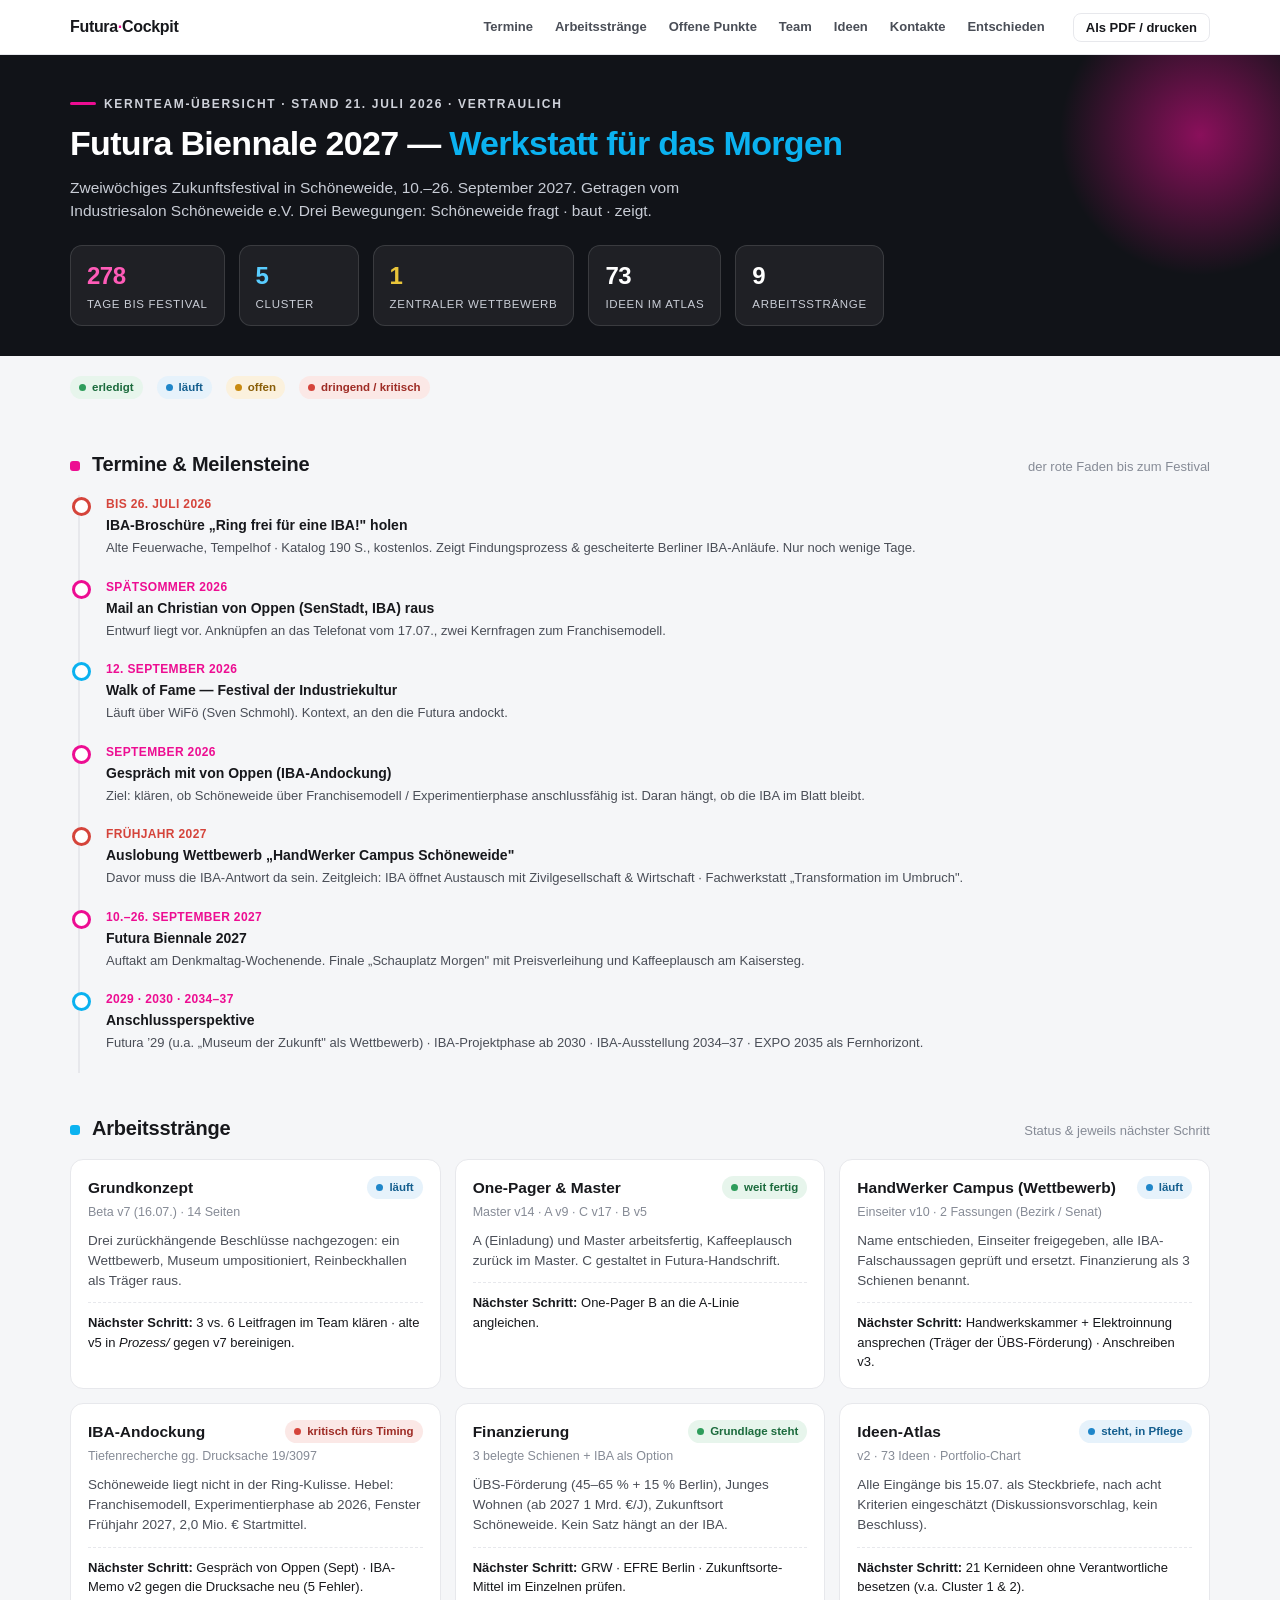
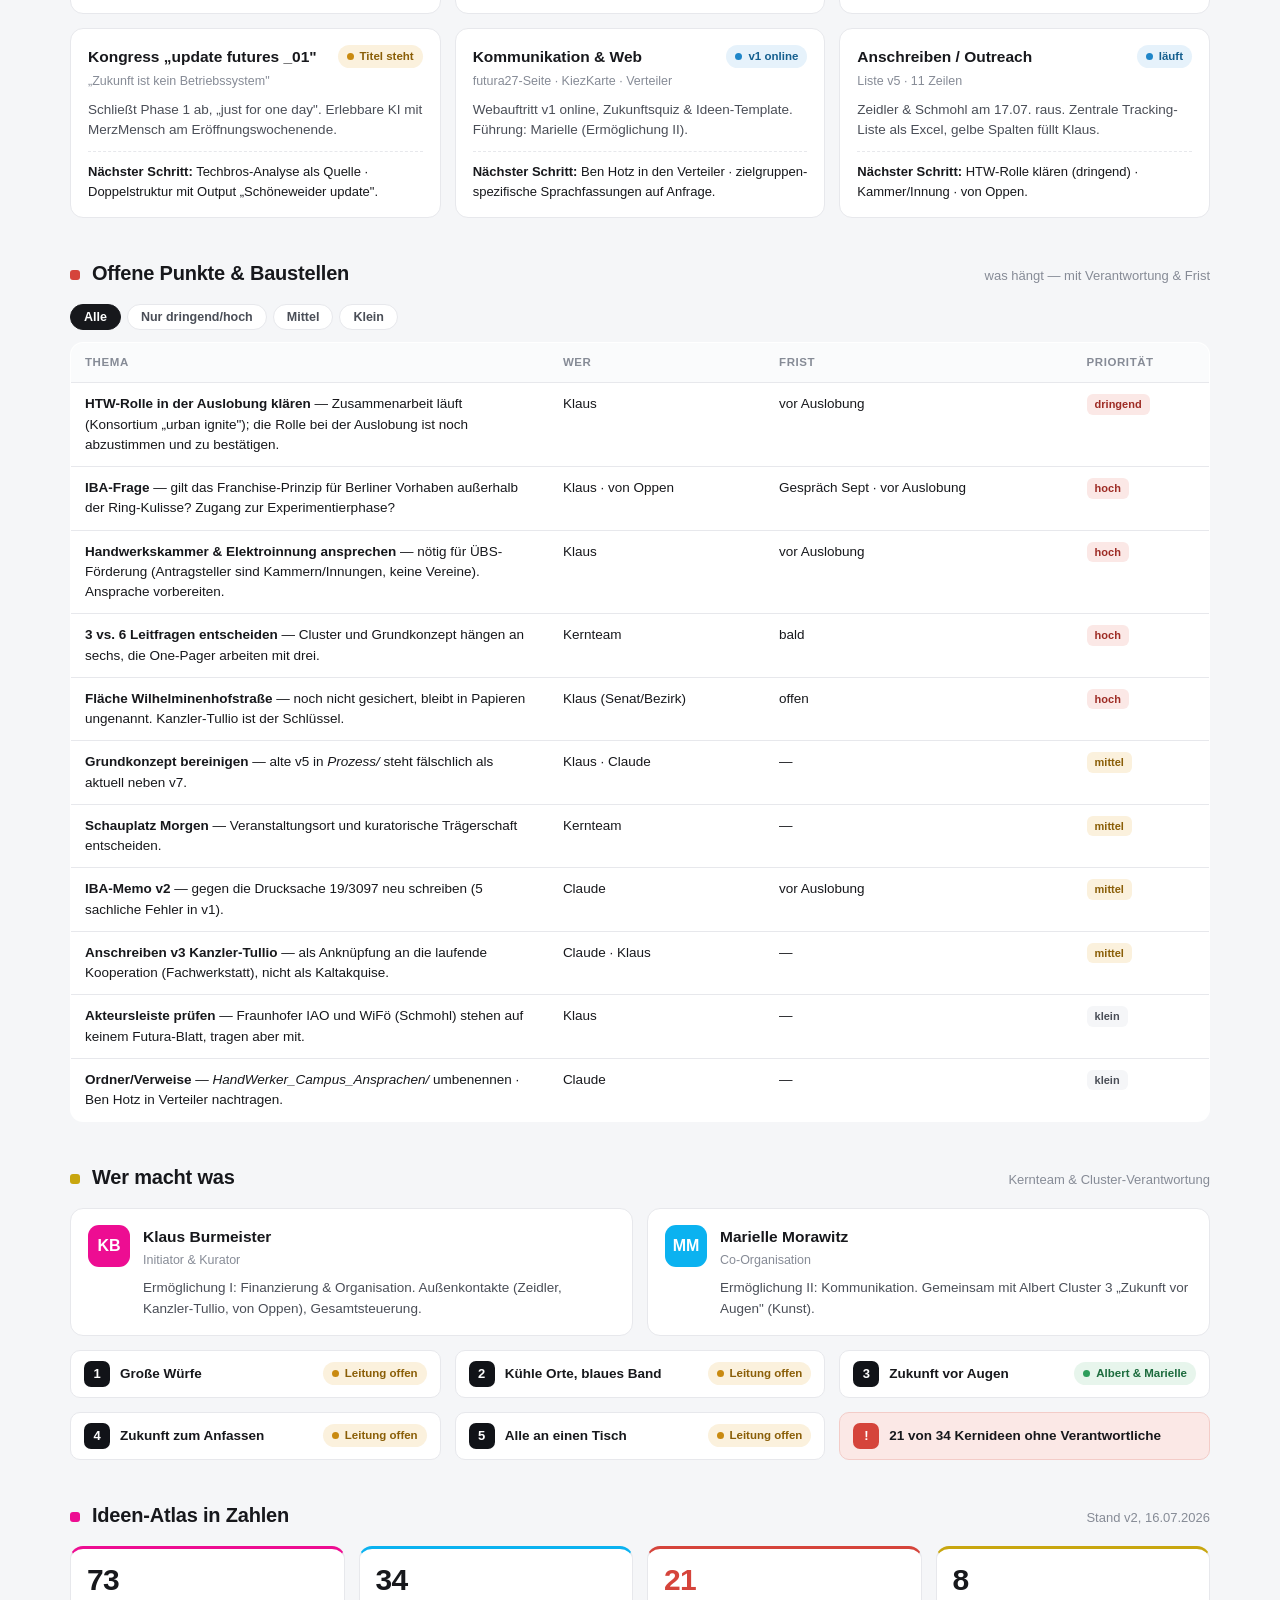
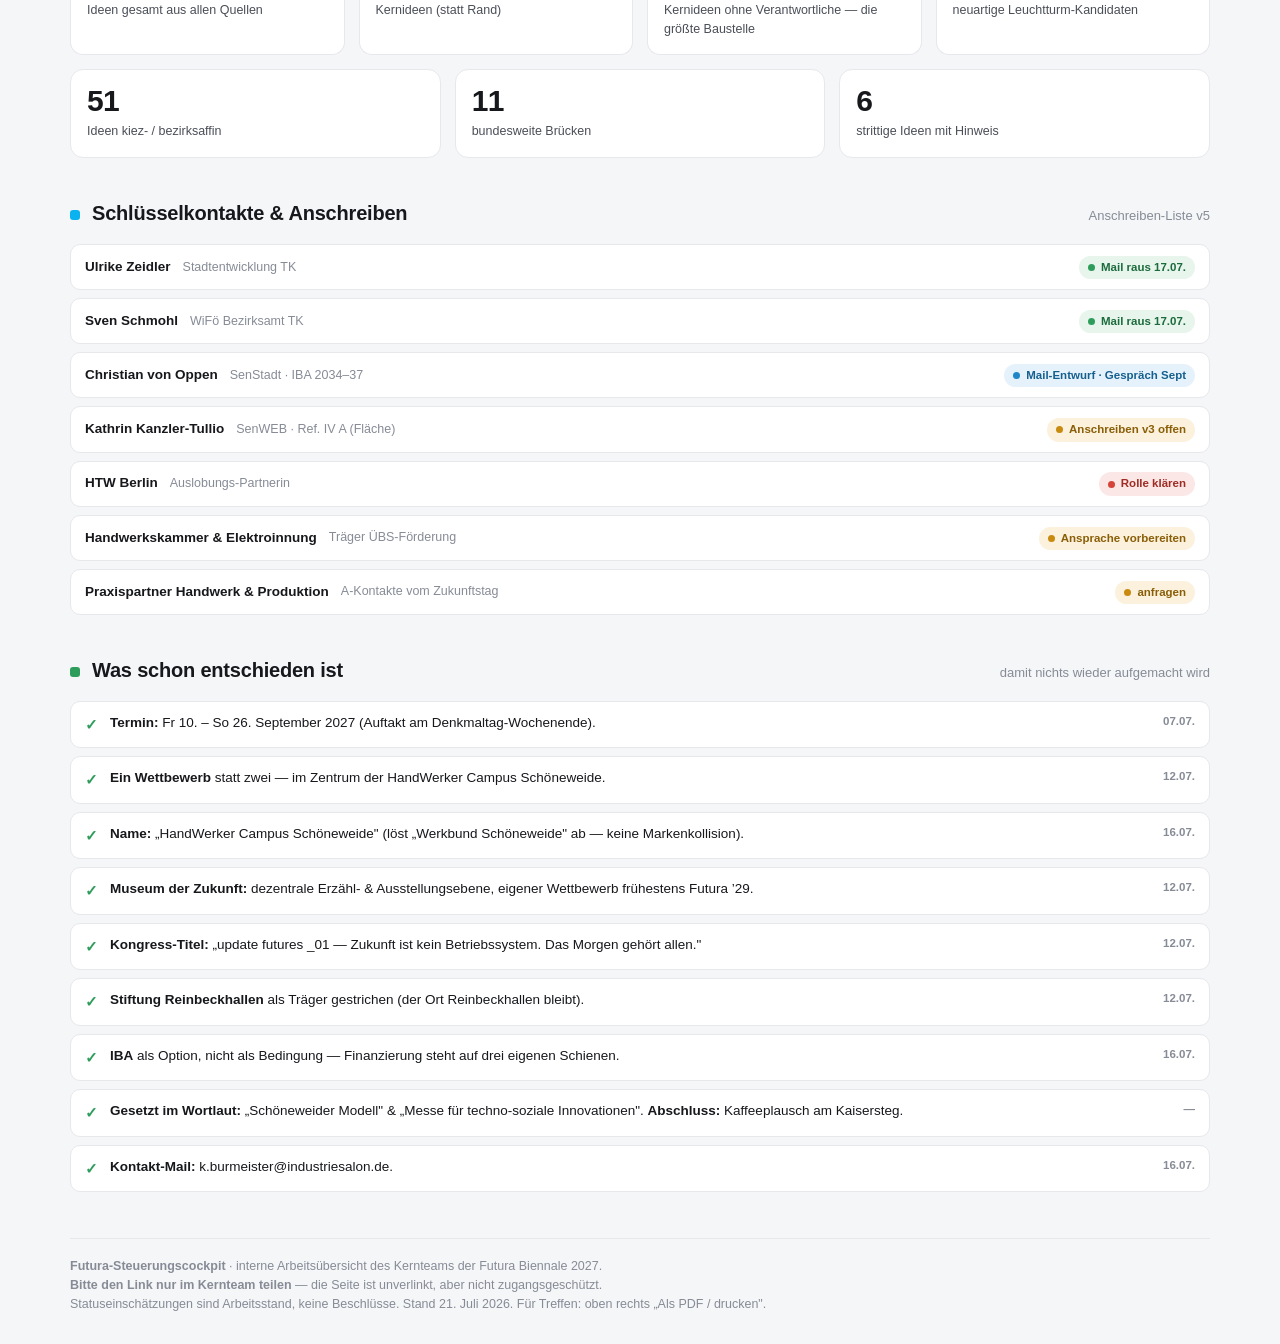
==== cockpit.html @ 1d6a6b3e "Futura-Steuerungscockpit (Kernteam-Fassung)" ====
<!DOCTYPE html>
<html lang="de">
<head>
<meta charset="UTF-8">
<meta name="viewport" content="width=device-width, initial-scale=1.0">
<title>Futura Biennale 2027 — Steuerungscockpit</title>
<style>
  :root{
    --magenta:#ED0D92; --blau:#0BB2F0; --ocker:#C8A60F;
    --ink:#17181c; --ink2:#4a4e57; --muted:#868b96;
    --line:#e7e8ec; --surface:#ffffff; --bg:#f5f6f8; --band:#111318;
    /* Status (mit Label, nie Farbe allein) */
    --ok:#2e9d5b; --ok-bg:#e7f5ec;
    --run:#1f86c9; --run-bg:#e6f2fb;
    --open:#c98a10; --open-bg:#fbf1dd;
    --crit:#d5443b; --crit-bg:#fbe8e6;
  }
  *{box-sizing:border-box}
  html{scroll-behavior:smooth}
  body{margin:0;background:var(--bg);color:var(--ink);
    font-family:-apple-system,BlinkMacSystemFont,"Segoe UI",Roboto,Helvetica,Arial,sans-serif;
    line-height:1.5;font-size:15px;-webkit-font-smoothing:antialiased}
  .wrap{max-width:1180px;margin:0 auto;padding:0 20px}

  /* Top nav */
  .topbar{position:sticky;top:0;z-index:50;background:rgba(255,255,255,.92);
    backdrop-filter:blur(8px);border-bottom:1px solid var(--line)}
  .topbar .wrap{display:flex;align-items:center;gap:18px;height:54px;flex-wrap:wrap}
  .brand{font-weight:800;letter-spacing:-.02em;font-size:16px;white-space:nowrap}
  .brand .dot{color:var(--magenta)}
  .nav{display:flex;gap:2px;flex-wrap:wrap;margin-left:auto}
  .nav a{color:var(--ink2);text-decoration:none;font-size:13px;font-weight:600;
    padding:6px 10px;border-radius:7px}
  .nav a:hover{background:var(--bg);color:var(--ink)}
  .btn{border:1px solid var(--line);background:#fff;border-radius:8px;padding:6px 12px;
    font-size:13px;font-weight:600;cursor:pointer;color:var(--ink)}
  .btn:hover{border-color:var(--muted)}

  /* Hero */
  .hero{background:var(--band);color:#fff;padding:34px 0 30px;position:relative;overflow:hidden}
  .hero::after{content:"";position:absolute;right:-80px;top:-80px;width:320px;height:320px;
    background:radial-gradient(circle at center,rgba(237,13,146,.55),rgba(237,13,146,0) 62%);pointer-events:none}
  .hero .wrap{position:relative;z-index:1}
  .kicker{display:inline-flex;align-items:center;gap:8px;font-size:12px;font-weight:700;
    letter-spacing:.14em;text-transform:uppercase;color:#cfd2da}
  .kicker .bar{width:26px;height:3px;background:var(--magenta);border-radius:3px}
  .hero h1{font-size:34px;line-height:1.06;margin:12px 0 6px;font-weight:800;letter-spacing:-.02em}
  .hero h1 span{color:var(--blau)}
  .hero .sub{color:#c9cdd6;font-size:15.5px;max-width:640px}
  .herostats{display:flex;gap:14px;flex-wrap:wrap;margin-top:22px}
  .hstat{background:rgba(255,255,255,.06);border:1px solid rgba(255,255,255,.12);
    border-radius:12px;padding:12px 16px;min-width:120px}
  .hstat .n{font-size:24px;font-weight:800;letter-spacing:-.02em}
  .hstat .n.mag{color:#ff5bb8}.hstat .n.blu{color:#59cdff}.hstat .n.okr{color:#e9c53a}
  .hstat .l{font-size:11.5px;color:#c9cdd6;text-transform:uppercase;letter-spacing:.06em;margin-top:2px}

  /* Sections */
  section{padding:34px 0 6px}
  .sec-h{display:flex;align-items:baseline;gap:12px;margin:0 0 16px}
  .sec-h h2{font-size:20px;font-weight:800;letter-spacing:-.01em;margin:0}
  .sec-h .tag{width:10px;height:10px;border-radius:3px}
  .sec-h .hint{color:var(--muted);font-size:13px;margin-left:auto}

  .grid{display:grid;gap:14px}
  .g3{grid-template-columns:repeat(3,1fr)}
  .g2{grid-template-columns:repeat(2,1fr)}
  .g4{grid-template-columns:repeat(4,1fr)}
  @media(max-width:900px){.g3,.g2,.g4{grid-template-columns:1fr 1fr}}
  @media(max-width:620px){.g3,.g2,.g4{grid-template-columns:1fr}.nav{display:none}}

  .card{background:var(--surface);border:1px solid var(--line);border-radius:13px;padding:16px 17px}
  .card h3{margin:0 0 4px;font-size:15.5px;font-weight:750}
  .card .meta{font-size:12.5px;color:var(--muted)}
  .card p{margin:9px 0 0;font-size:13.5px;color:var(--ink2)}
  .next{margin-top:11px;padding-top:10px;border-top:1px dashed var(--line);font-size:13px}
  .next b{color:var(--ink);font-weight:700}

  /* Status badge */
  .st{display:inline-flex;align-items:center;gap:6px;font-size:11.5px;font-weight:700;
    padding:3px 9px;border-radius:20px;white-space:nowrap}
  .st .d{width:7px;height:7px;border-radius:50%}
  .st.ok{background:var(--ok-bg);color:#1c6b3d}.st.ok .d{background:var(--ok)}
  .st.run{background:var(--run-bg);color:#155f8f}.st.run .d{background:var(--run)}
  .st.open{background:var(--open-bg);color:#8a5e07}.st.open .d{background:var(--open)}
  .st.crit{background:var(--crit-bg);color:#9e2c25}.st.crit .d{background:var(--crit)}
  .cardtop{display:flex;justify-content:space-between;align-items:flex-start;gap:10px}

  /* Timeline */
  .tl{position:relative;margin-left:8px;padding-left:26px;border-left:2px solid var(--line)}
  .tl .item{position:relative;padding:0 0 20px}
  .tl .item::before{content:"";position:absolute;left:-34px;top:2px;width:13px;height:13px;
    border-radius:50%;background:#fff;border:3px solid var(--blau)}
  .tl .item.mag::before{border-color:var(--magenta)}
  .tl .item.done::before{border-color:var(--ok);background:var(--ok)}
  .tl .item.crit::before{border-color:var(--crit)}
  .tl .when{font-size:12px;font-weight:800;letter-spacing:.03em;color:var(--magenta);text-transform:uppercase}
  .tl .item.crit .when{color:var(--crit)}
  .tl .what{font-size:14px;font-weight:650;margin-top:2px}
  .tl .desc{font-size:13px;color:var(--ink2);margin-top:2px}

  /* Decisions */
  .dlist{display:grid;gap:8px}
  .drow{display:flex;gap:12px;align-items:flex-start;background:var(--surface);
    border:1px solid var(--line);border-radius:10px;padding:11px 14px}
  .drow .chk{color:var(--ok);font-weight:800;flex:none;margin-top:1px}
  .drow .txt{font-size:13.5px}
  .drow .when{font-size:11.5px;color:var(--muted);margin-left:auto;white-space:nowrap;font-weight:600}

  /* To-do table */
  table{width:100%;border-collapse:collapse;background:var(--surface);border:1px solid var(--line);
    border-radius:13px;overflow:hidden}
  th,td{text-align:left;padding:11px 14px;font-size:13.5px;border-bottom:1px solid var(--line);vertical-align:top}
  th{background:#fafbfc;font-size:11.5px;text-transform:uppercase;letter-spacing:.05em;color:var(--muted);font-weight:700}
  tr:last-child td{border-bottom:none}
  td .who{color:var(--ink2);font-size:12.5px}
  .pri{display:inline-block;font-size:11px;font-weight:800;padding:2px 8px;border-radius:6px}
  .pri.hi{background:var(--crit-bg);color:#9e2c25}
  .pri.mid{background:var(--open-bg);color:#8a5e07}
  .pri.lo{background:var(--bg);color:var(--ink2)}
  .filterbar{display:flex;gap:6px;margin-bottom:12px;flex-wrap:wrap}
  .fbtn{border:1px solid var(--line);background:#fff;border-radius:20px;padding:5px 13px;
    font-size:12.5px;font-weight:650;cursor:pointer;color:var(--ink2)}
  .fbtn.active{background:var(--ink);color:#fff;border-color:var(--ink)}

  /* Team */
  .person{display:flex;gap:13px;align-items:flex-start}
  .ava{width:42px;height:42px;border-radius:11px;flex:none;display:flex;align-items:center;
    justify-content:center;font-weight:800;color:#fff;font-size:16px}
  .cluster{display:flex;align-items:center;gap:10px;padding:10px 13px;background:var(--surface);
    border:1px solid var(--line);border-radius:10px}
  .cluster .no{width:26px;height:26px;border-radius:7px;background:var(--band);color:#fff;
    display:flex;align-items:center;justify-content:center;font-weight:800;font-size:13px;flex:none}
  .cluster .nm{font-size:13.5px;font-weight:650}
  .cluster .rs{margin-left:auto;font-size:12px}

  /* stat tiles */
  .tile{background:var(--surface);border:1px solid var(--line);border-radius:13px;padding:16px}
  .tile .n{font-size:30px;font-weight:850;letter-spacing:-.02em;line-height:1}
  .tile .l{font-size:12.5px;color:var(--ink2);margin-top:6px}
  .tile.accent-m{border-top:3px solid var(--magenta)}
  .tile.accent-b{border-top:3px solid var(--blau)}
  .tile.accent-o{border-top:3px solid var(--ocker)}
  .tile.warn{border-top:3px solid var(--crit)}
  .tile.warn .n{color:var(--crit)}

  /* contacts */
  .clist{display:grid;gap:8px}
  .crow{display:flex;gap:12px;align-items:center;background:var(--surface);
    border:1px solid var(--line);border-radius:10px;padding:10px 14px}
  .crow .nm{font-weight:700;font-size:13.5px}
  .crow .rl{font-size:12.5px;color:var(--muted)}
  .crow .stt{margin-left:auto}

  footer{margin:40px 0 30px;padding-top:18px;border-top:1px solid var(--line);
    color:var(--muted);font-size:12.5px}
  .legend{display:flex;gap:14px;flex-wrap:wrap;margin:6px 0 16px}
  .legend .st{cursor:default}

  @media print{
    .topbar,.filterbar,.btn{display:none}
    body{background:#fff;font-size:12px}
    .hero{background:#fff;color:#000;border-bottom:2px solid #000}
    .hero h1 span{color:#000}.hero .sub,.hstat .l{color:#333}
    .hstat{border-color:#ccc}.hstat .n.mag,.hstat .n.blu,.hstat .n.okr{color:#000}
    section{padding:16px 0 4px;break-inside:avoid}
    .card,.drow,.tile,.crow{break-inside:avoid}
  }
</style>
</head>
<body>

<div class="topbar">
  <div class="wrap">
    <div class="brand">Futura<span class="dot">·</span>Cockpit</div>
    <nav class="nav">
      <a href="#termine">Termine</a>
      <a href="#straenge">Arbeitsstränge</a>
      <a href="#offen">Offene Punkte</a>
      <a href="#team">Team</a>
      <a href="#ideen">Ideen</a>
      <a href="#kontakte">Kontakte</a>
      <a href="#entschieden">Entschieden</a>
    </nav>
    <button class="btn" onclick="window.print()">Als PDF / drucken</button>
  </div>
</div>

<div class="hero">
  <div class="wrap">
    <div class="kicker"><span class="bar"></span>Kernteam-Übersicht · Stand 21. Juli 2026 · vertraulich</div>
    <h1>Futura Biennale 2027 — <span>Werkstatt für das Morgen</span></h1>
    <p class="sub">Zweiwöchiges Zukunftsfestival in Schöneweide, 10.–26. September 2027. Getragen vom Industriesalon Schöneweide e.V. Drei Bewegungen: Schöneweide fragt · baut · zeigt.</p>
    <div class="herostats">
      <div class="hstat"><div class="n mag" id="cd-days">—</div><div class="l">Tage bis Festival</div></div>
      <div class="hstat"><div class="n blu">5</div><div class="l">Cluster</div></div>
      <div class="hstat"><div class="n okr">1</div><div class="l">Zentraler Wettbewerb</div></div>
      <div class="hstat"><div class="n">73</div><div class="l">Ideen im Atlas</div></div>
      <div class="hstat"><div class="n">9</div><div class="l">Arbeitsstränge</div></div>
    </div>
  </div>
</div>

<div class="wrap">

  <div class="legend" style="margin-top:20px">
    <span class="st ok"><span class="d"></span>erledigt</span>
    <span class="st run"><span class="d"></span>läuft</span>
    <span class="st open"><span class="d"></span>offen</span>
    <span class="st crit"><span class="d"></span>dringend / kritisch</span>
  </div>

  <!-- TERMINE -->
  <section id="termine">
    <div class="sec-h"><span class="tag" style="background:var(--magenta)"></span><h2>Termine &amp; Meilensteine</h2><span class="hint">der rote Faden bis zum Festival</span></div>
    <div class="tl">
      <div class="item crit">
        <div class="when">bis 26. Juli 2026</div>
        <div class="what">IBA-Broschüre „Ring frei für eine IBA!" holen</div>
        <div class="desc">Alte Feuerwache, Tempelhof · Katalog 190 S., kostenlos. Zeigt Findungsprozess &amp; gescheiterte Berliner IBA-Anläufe. Nur noch wenige Tage.</div>
      </div>
      <div class="item mag">
        <div class="when">Spätsommer 2026</div>
        <div class="what">Mail an Christian von Oppen (SenStadt, IBA) raus</div>
        <div class="desc">Entwurf liegt vor. Anknüpfen an das Telefonat vom 17.07., zwei Kernfragen zum Franchisemodell.</div>
      </div>
      <div class="item">
        <div class="when">12. September 2026</div>
        <div class="what">Walk of Fame — Festival der Industriekultur</div>
        <div class="desc">Läuft über WiFö (Sven Schmohl). Kontext, an den die Futura andockt.</div>
      </div>
      <div class="item mag">
        <div class="when">September 2026</div>
        <div class="what">Gespräch mit von Oppen (IBA-Andockung)</div>
        <div class="desc">Ziel: klären, ob Schöneweide über Franchisemodell / Experimentierphase anschlussfähig ist. Daran hängt, ob die IBA im Blatt bleibt.</div>
      </div>
      <div class="item crit">
        <div class="when">Frühjahr 2027</div>
        <div class="what">Auslobung Wettbewerb „HandWerker Campus Schöneweide"</div>
        <div class="desc">Davor muss die IBA-Antwort da sein. Zeitgleich: IBA öffnet Austausch mit Zivilgesellschaft &amp; Wirtschaft · Fachwerkstatt „Transformation im Umbruch".</div>
      </div>
      <div class="item mag">
        <div class="when">10.–26. September 2027</div>
        <div class="what">Futura Biennale 2027</div>
        <div class="desc">Auftakt am Denkmaltag-Wochenende. Finale „Schauplatz Morgen" mit Preisverleihung und Kaffeeplausch am Kaisersteg.</div>
      </div>
      <div class="item">
        <div class="when">2029 · 2030 · 2034–37</div>
        <div class="what">Anschlussperspektive</div>
        <div class="desc">Futura ’29 (u.a. „Museum der Zukunft" als Wettbewerb) · IBA-Projektphase ab 2030 · IBA-Ausstellung 2034–37 · EXPO 2035 als Fernhorizont.</div>
      </div>
    </div>
  </section>

  <!-- ARBEITSSTRÄNGE -->
  <section id="straenge">
    <div class="sec-h"><span class="tag" style="background:var(--blau)"></span><h2>Arbeitsstränge</h2><span class="hint">Status &amp; jeweils nächster Schritt</span></div>
    <div class="grid g3">

      <div class="card">
        <div class="cardtop"><h3>Grundkonzept</h3><span class="st run"><span class="d"></span>läuft</span></div>
        <div class="meta">Beta v7 (16.07.) · 14 Seiten</div>
        <p>Drei zurückhängende Beschlüsse nachgezogen: ein Wettbewerb, Museum umpositioniert, Reinbeckhallen als Träger raus.</p>
        <div class="next"><b>Nächster Schritt:</b> 3 vs. 6 Leitfragen im Team klären · alte v5 in <i>Prozess/</i> gegen v7 bereinigen.</div>
      </div>

      <div class="card">
        <div class="cardtop"><h3>One-Pager &amp; Master</h3><span class="st ok"><span class="d"></span>weit fertig</span></div>
        <div class="meta">Master v14 · A v9 · C v17 · B v5</div>
        <p>A (Einladung) und Master arbeitsfertig, Kaffeeplausch zurück im Master. C gestaltet in Futura-Handschrift.</p>
        <div class="next"><b>Nächster Schritt:</b> One-Pager B an die A-Linie angleichen.</div>
      </div>

      <div class="card">
        <div class="cardtop"><h3>HandWerker Campus (Wettbewerb)</h3><span class="st run"><span class="d"></span>läuft</span></div>
        <div class="meta">Einseiter v10 · 2 Fassungen (Bezirk / Senat)</div>
        <p>Name entschieden, Einseiter freigegeben, alle IBA-Falschaussagen geprüft und ersetzt. Finanzierung als 3 Schienen benannt.</p>
        <div class="next"><b>Nächster Schritt:</b> Handwerkskammer + Elektroinnung ansprechen (Träger der ÜBS-Förderung) · Anschreiben v3.</div>
      </div>

      <div class="card">
        <div class="cardtop"><h3>IBA-Andockung</h3><span class="st crit"><span class="d"></span>kritisch fürs Timing</span></div>
        <div class="meta">Tiefenrecherche gg. Drucksache 19/3097</div>
        <p>Schöneweide liegt nicht in der Ring-Kulisse. Hebel: Franchisemodell, Experimentierphase ab 2026, Fenster Frühjahr 2027, 2,0 Mio. € Startmittel.</p>
        <div class="next"><b>Nächster Schritt:</b> Gespräch von Oppen (Sept) · IBA-Memo v2 gegen die Drucksache neu (5 Fehler).</div>
      </div>

      <div class="card">
        <div class="cardtop"><h3>Finanzierung</h3><span class="st ok"><span class="d"></span>Grundlage steht</span></div>
        <div class="meta">3 belegte Schienen + IBA als Option</div>
        <p>ÜBS-Förderung (45–65 % + 15 % Berlin), Junges Wohnen (ab 2027 1 Mrd. €/J), Zukunftsort Schöneweide. Kein Satz hängt an der IBA.</p>
        <div class="next"><b>Nächster Schritt:</b> GRW · EFRE Berlin · Zukunftsorte-Mittel im Einzelnen prüfen.</div>
      </div>

      <div class="card">
        <div class="cardtop"><h3>Ideen-Atlas</h3><span class="st run"><span class="d"></span>steht, in Pflege</span></div>
        <div class="meta">v2 · 73 Ideen · Portfolio-Chart</div>
        <p>Alle Eingänge bis 15.07. als Steckbriefe, nach acht Kriterien eingeschätzt (Diskussionsvorschlag, kein Beschluss).</p>
        <div class="next"><b>Nächster Schritt:</b> 21 Kernideen ohne Verantwortliche besetzen (v.a. Cluster 1 &amp; 2).</div>
      </div>

      <div class="card">
        <div class="cardtop"><h3>Kongress „update futures _01"</h3><span class="st open"><span class="d"></span>Titel steht</span></div>
        <div class="meta">„Zukunft ist kein Betriebssystem"</div>
        <p>Schließt Phase 1 ab, „just for one day". Erlebbare KI mit MerzMensch am Eröffnungswochenende.</p>
        <div class="next"><b>Nächster Schritt:</b> Techbros-Analyse als Quelle · Doppelstruktur mit Output „Schöneweider update".</div>
      </div>

      <div class="card">
        <div class="cardtop"><h3>Kommunikation &amp; Web</h3><span class="st run"><span class="d"></span>v1 online</span></div>
        <div class="meta">futura27-Seite · KiezKarte · Verteiler</div>
        <p>Webauftritt v1 online, Zukunftsquiz &amp; Ideen-Template. Führung: Marielle (Ermöglichung II).</p>
        <div class="next"><b>Nächster Schritt:</b> Ben Hotz in den Verteiler · zielgruppen­spezifische Sprachfassungen auf Anfrage.</div>
      </div>

      <div class="card">
        <div class="cardtop"><h3>Anschreiben / Outreach</h3><span class="st run"><span class="d"></span>läuft</span></div>
        <div class="meta">Liste v5 · 11 Zeilen</div>
        <p>Zeidler &amp; Schmohl am 17.07. raus. Zentrale Tracking-Liste als Excel, gelbe Spalten füllt Klaus.</p>
        <div class="next"><b>Nächster Schritt:</b> HTW-Rolle klären (dringend) · Kammer/Innung · von Oppen.</div>
      </div>

    </div>
  </section>

  <!-- OFFENE PUNKTE -->
  <section id="offen">
    <div class="sec-h"><span class="tag" style="background:var(--crit)"></span><h2>Offene Punkte &amp; Baustellen</h2><span class="hint">was hängt — mit Verantwortung &amp; Frist</span></div>
    <div class="filterbar" id="filterbar">
      <button class="fbtn active" data-f="all">Alle</button>
      <button class="fbtn" data-f="hi">Nur dringend/hoch</button>
      <button class="fbtn" data-f="mid">Mittel</button>
      <button class="fbtn" data-f="lo">Klein</button>
    </div>
    <table id="todo">
      <thead><tr><th style="width:42%">Thema</th><th>Wer</th><th>Frist</th><th>Priorität</th></tr></thead>
      <tbody>
        <tr data-p="hi"><td><b>HTW-Rolle in der Auslobung klären</b> — Zusammenarbeit läuft (Konsortium „urban ignite"); die Rolle bei der Auslobung ist noch abzustimmen und zu bestätigen.</td><td class="who">Klaus</td><td class="who">vor Auslobung</td><td><span class="pri hi">dringend</span></td></tr>
        <tr data-p="hi"><td><b>IBA-Frage</b> — gilt das Franchise-Prinzip für Berliner Vorhaben außerhalb der Ring-Kulisse? Zugang zur Experimentierphase?</td><td class="who">Klaus · von Oppen</td><td class="who">Gespräch Sept · vor Auslobung</td><td><span class="pri hi">hoch</span></td></tr>
        <tr data-p="hi"><td><b>Handwerkskammer &amp; Elektroinnung ansprechen</b> — nötig für ÜBS-Förderung (Antragsteller sind Kammern/Innungen, keine Vereine). Ansprache vorbereiten.</td><td class="who">Klaus</td><td class="who">vor Auslobung</td><td><span class="pri hi">hoch</span></td></tr>
        <tr data-p="hi"><td><b>3 vs. 6 Leitfragen entscheiden</b> — Cluster und Grundkonzept hängen an sechs, die One-Pager arbeiten mit drei.</td><td class="who">Kernteam</td><td class="who">bald</td><td><span class="pri hi">hoch</span></td></tr>
        <tr data-p="hi"><td><b>Fläche Wilhelminenhofstraße</b> — noch nicht gesichert, bleibt in Papieren ungenannt. Kanzler-Tullio ist der Schlüssel.</td><td class="who">Klaus (Senat/Bezirk)</td><td class="who">offen</td><td><span class="pri hi">hoch</span></td></tr>
        <tr data-p="mid"><td><b>Grundkonzept bereinigen</b> — alte v5 in <i>Prozess/</i> steht fälschlich als aktuell neben v7.</td><td class="who">Klaus · Claude</td><td class="who">—</td><td><span class="pri mid">mittel</span></td></tr>
        <tr data-p="mid"><td><b>Schauplatz Morgen</b> — Veranstaltungsort und kuratorische Trägerschaft entscheiden.</td><td class="who">Kernteam</td><td class="who">—</td><td><span class="pri mid">mittel</span></td></tr>
        <tr data-p="mid"><td><b>IBA-Memo v2</b> — gegen die Drucksache 19/3097 neu schreiben (5 sachliche Fehler in v1).</td><td class="who">Claude</td><td class="who">vor Auslobung</td><td><span class="pri mid">mittel</span></td></tr>
        <tr data-p="mid"><td><b>Anschreiben v3 Kanzler-Tullio</b> — als Anknüpfung an die laufende Kooperation (Fachwerkstatt), nicht als Kaltakquise.</td><td class="who">Claude · Klaus</td><td class="who">—</td><td><span class="pri mid">mittel</span></td></tr>
        <tr data-p="lo"><td><b>Akteursleiste prüfen</b> — Fraunhofer IAO und WiFö (Schmohl) stehen auf keinem Futura-Blatt, tragen aber mit.</td><td class="who">Klaus</td><td class="who">—</td><td><span class="pri lo">klein</span></td></tr>
        <tr data-p="lo"><td><b>Ordner/Verweise</b> — <i>HandWerker_Campus_Ansprachen/</i> umbenennen · Ben Hotz in Verteiler nachtragen.</td><td class="who">Claude</td><td class="who">—</td><td><span class="pri lo">klein</span></td></tr>
      </tbody>
    </table>
  </section>

  <!-- TEAM -->
  <section id="team">
    <div class="sec-h"><span class="tag" style="background:var(--ocker)"></span><h2>Wer macht was</h2><span class="hint">Kernteam &amp; Cluster-Verantwortung</span></div>
    <div class="grid g2" style="margin-bottom:14px">
      <div class="card"><div class="person">
        <div class="ava" style="background:var(--magenta)">KB</div>
        <div><h3 style="margin-bottom:2px">Klaus Burmeister</h3>
        <div class="meta">Initiator &amp; Kurator</div>
        <p>Ermöglichung I: Finanzierung &amp; Organisation. Außenkontakte (Zeidler, Kanzler-Tullio, von Oppen), Gesamtsteuerung.</p></div>
      </div></div>
      <div class="card"><div class="person">
        <div class="ava" style="background:var(--blau)">MM</div>
        <div><h3 style="margin-bottom:2px">Marielle Morawitz</h3>
        <div class="meta">Co-Organisation</div>
        <p>Ermöglichung II: Kommunikation. Gemeinsam mit Albert Cluster 3 „Zukunft vor Augen" (Kunst).</p></div>
      </div></div>
    </div>
    <div class="grid g3">
      <div class="cluster"><span class="no">1</span><span class="nm">Große Würfe</span><span class="rs"><span class="st open"><span class="d"></span>Leitung offen</span></span></div>
      <div class="cluster"><span class="no">2</span><span class="nm">Kühle Orte, blaues Band</span><span class="rs"><span class="st open"><span class="d"></span>Leitung offen</span></span></div>
      <div class="cluster"><span class="no">3</span><span class="nm">Zukunft vor Augen</span><span class="rs"><span class="st ok"><span class="d"></span>Albert &amp; Marielle</span></span></div>
      <div class="cluster"><span class="no">4</span><span class="nm">Zukunft zum Anfassen</span><span class="rs"><span class="st open"><span class="d"></span>Leitung offen</span></span></div>
      <div class="cluster"><span class="no">5</span><span class="nm">Alle an einen Tisch</span><span class="rs"><span class="st open"><span class="d"></span>Leitung offen</span></span></div>
      <div class="cluster" style="background:var(--crit-bg);border-color:#f3ccc8"><span class="no" style="background:var(--crit)">!</span><span class="nm">21 von 34 Kernideen ohne Verantwortliche</span></div>
    </div>
  </section>

  <!-- IDEEN -->
  <section id="ideen">
    <div class="sec-h"><span class="tag" style="background:var(--magenta)"></span><h2>Ideen-Atlas in Zahlen</h2><span class="hint">Stand v2, 16.07.2026</span></div>
    <div class="grid g4">
      <div class="tile accent-m"><div class="n">73</div><div class="l">Ideen gesamt aus allen Quellen</div></div>
      <div class="tile accent-b"><div class="n">34</div><div class="l">Kernideen (statt Rand)</div></div>
      <div class="tile warn"><div class="n">21</div><div class="l">Kernideen ohne Verantwortliche — die größte Baustelle</div></div>
      <div class="tile accent-o"><div class="n">8</div><div class="l">neuartige Leuchtturm-Kandidaten</div></div>
    </div>
    <div class="grid g3" style="margin-top:14px">
      <div class="tile"><div class="n">51</div><div class="l">Ideen kiez- / bezirksaffin</div></div>
      <div class="tile"><div class="n">11</div><div class="l">bundesweite Brücken</div></div>
      <div class="tile"><div class="n">6</div><div class="l">strittige Ideen mit Hinweis</div></div>
    </div>
  </section>

  <!-- KONTAKTE -->
  <section id="kontakte">
    <div class="sec-h"><span class="tag" style="background:var(--blau)"></span><h2>Schlüsselkontakte &amp; Anschreiben</h2><span class="hint">Anschreiben-Liste v5</span></div>
    <div class="clist">
      <div class="crow"><span class="nm">Ulrike Zeidler</span><span class="rl">Stadtentwicklung TK</span><span class="stt"><span class="st ok"><span class="d"></span>Mail raus 17.07.</span></span></div>
      <div class="crow"><span class="nm">Sven Schmohl</span><span class="rl">WiFö Bezirksamt TK</span><span class="stt"><span class="st ok"><span class="d"></span>Mail raus 17.07.</span></span></div>
      <div class="crow"><span class="nm">Christian von Oppen</span><span class="rl">SenStadt · IBA 2034–37</span><span class="stt"><span class="st run"><span class="d"></span>Mail-Entwurf · Gespräch Sept</span></span></div>
      <div class="crow"><span class="nm">Kathrin Kanzler-Tullio</span><span class="rl">SenWEB · Ref. IV A (Fläche)</span><span class="stt"><span class="st open"><span class="d"></span>Anschreiben v3 offen</span></span></div>
      <div class="crow"><span class="nm">HTW Berlin</span><span class="rl">Auslobungs-Partnerin</span><span class="stt"><span class="st crit"><span class="d"></span>Rolle klären</span></span></div>
      <div class="crow"><span class="nm">Handwerkskammer &amp; Elektroinnung</span><span class="rl">Träger ÜBS-Förderung</span><span class="stt"><span class="st open"><span class="d"></span>Ansprache vorbereiten</span></span></div>
      <div class="crow"><span class="nm">Praxispartner Handwerk &amp; Produktion</span><span class="rl">A-Kontakte vom Zukunftstag</span><span class="stt"><span class="st open"><span class="d"></span>anfragen</span></span></div>
    </div>
  </section>

  <!-- ENTSCHIEDEN -->
  <section id="entschieden">
    <div class="sec-h"><span class="tag" style="background:var(--ok)"></span><h2>Was schon entschieden ist</h2><span class="hint">damit nichts wieder aufgemacht wird</span></div>
    <div class="dlist">
      <div class="drow"><span class="chk">✓</span><span class="txt"><b>Termin:</b> Fr 10. – So 26. September 2027 (Auftakt am Denkmaltag-Wochenende).</span><span class="when">07.07.</span></div>
      <div class="drow"><span class="chk">✓</span><span class="txt"><b>Ein Wettbewerb</b> statt zwei — im Zentrum der HandWerker Campus Schöneweide.</span><span class="when">12.07.</span></div>
      <div class="drow"><span class="chk">✓</span><span class="txt"><b>Name:</b> „HandWerker Campus Schöneweide" (löst „Werkbund Schöneweide" ab — keine Markenkollision).</span><span class="when">16.07.</span></div>
      <div class="drow"><span class="chk">✓</span><span class="txt"><b>Museum der Zukunft:</b> dezentrale Erzähl- &amp; Ausstellungsebene, eigener Wettbewerb frühestens Futura ’29.</span><span class="when">12.07.</span></div>
      <div class="drow"><span class="chk">✓</span><span class="txt"><b>Kongress-Titel:</b> „update futures _01 — Zukunft ist kein Betriebssystem. Das Morgen gehört allen."</span><span class="when">12.07.</span></div>
      <div class="drow"><span class="chk">✓</span><span class="txt"><b>Stiftung Reinbeckhallen</b> als Träger gestrichen (der Ort Reinbeckhallen bleibt).</span><span class="when">12.07.</span></div>
      <div class="drow"><span class="chk">✓</span><span class="txt"><b>IBA</b> als Option, nicht als Bedingung — Finanzierung steht auf drei eigenen Schienen.</span><span class="when">16.07.</span></div>
      <div class="drow"><span class="chk">✓</span><span class="txt"><b>Gesetzt im Wortlaut:</b> „Schöneweider Modell" &amp; „Messe für techno-soziale Innovationen". <b>Abschluss:</b> Kaffeeplausch am Kaisersteg.</span><span class="when">—</span></div>
      <div class="drow"><span class="chk">✓</span><span class="txt"><b>Kontakt-Mail:</b> k.burmeister@industriesalon.de.</span><span class="when">16.07.</span></div>
    </div>
  </section>

  <footer>
    <b>Futura-Steuerungscockpit</b> · interne Arbeitsübersicht des Kernteams der Futura Biennale 2027.<br>
    <b>Bitte den Link nur im Kernteam teilen</b> — die Seite ist unverlinkt, aber nicht zugangsgeschützt.<br>
    Statuseinschätzungen sind Arbeitsstand, keine Beschlüsse. Stand 21. Juli 2026. Für Treffen: oben rechts „Als PDF / drucken".
  </footer>

</div>

<script>
  // Countdown bis Festivalstart
  (function(){
    var start = new Date(2027, 8, 10); // 10. Sept 2027
    var now = new Date();
    var days = Math.max(0, Math.round((start - now) / 86400000));
    document.getElementById('cd-days').textContent = days;
  })();

  // Filter offene Punkte
  var fb = document.getElementById('filterbar');
  fb.addEventListener('click', function(e){
    var b = e.target.closest('.fbtn'); if(!b) return;
    fb.querySelectorAll('.fbtn').forEach(function(x){x.classList.remove('active')});
    b.classList.add('active');
    var f = b.dataset.f;
    document.querySelectorAll('#todo tbody tr').forEach(function(tr){
      tr.style.display = (f==='all' || tr.dataset.p===f) ? '' : 'none';
    });
  });
</script>
</body>
</html>
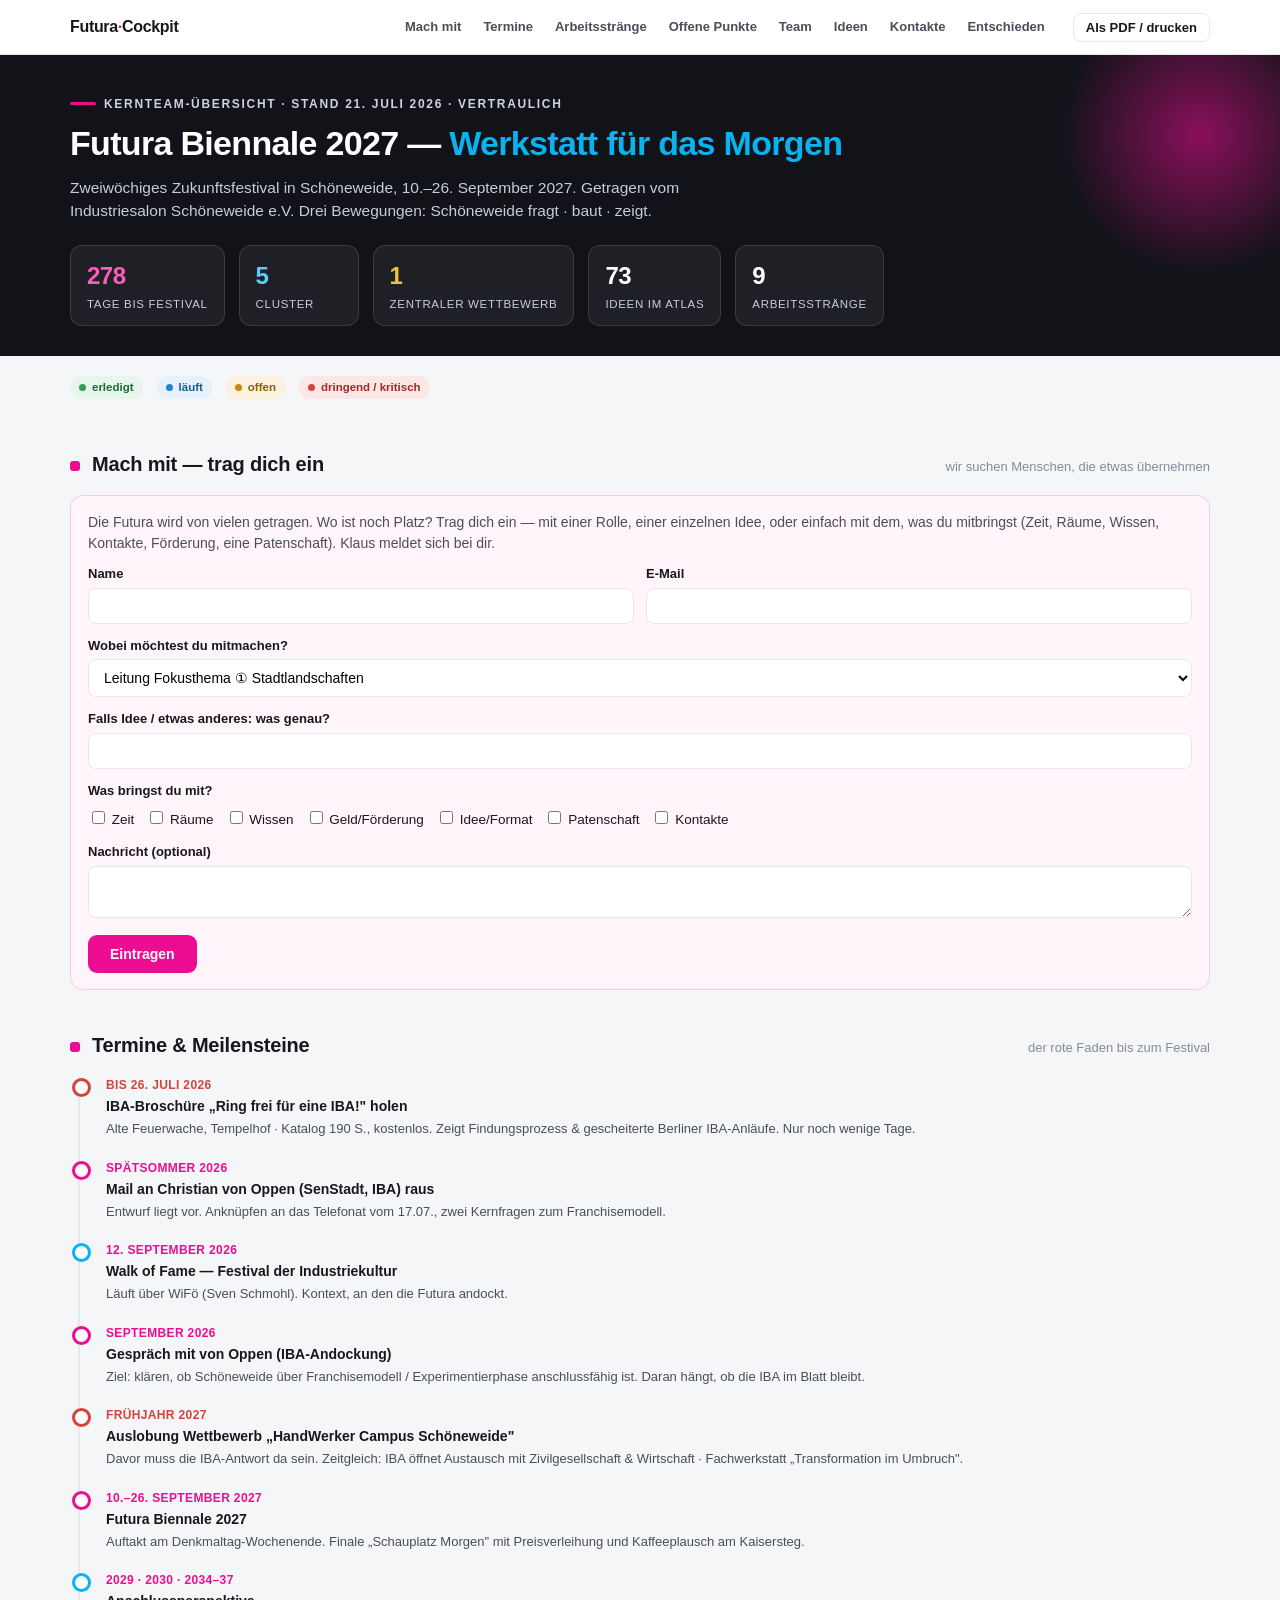
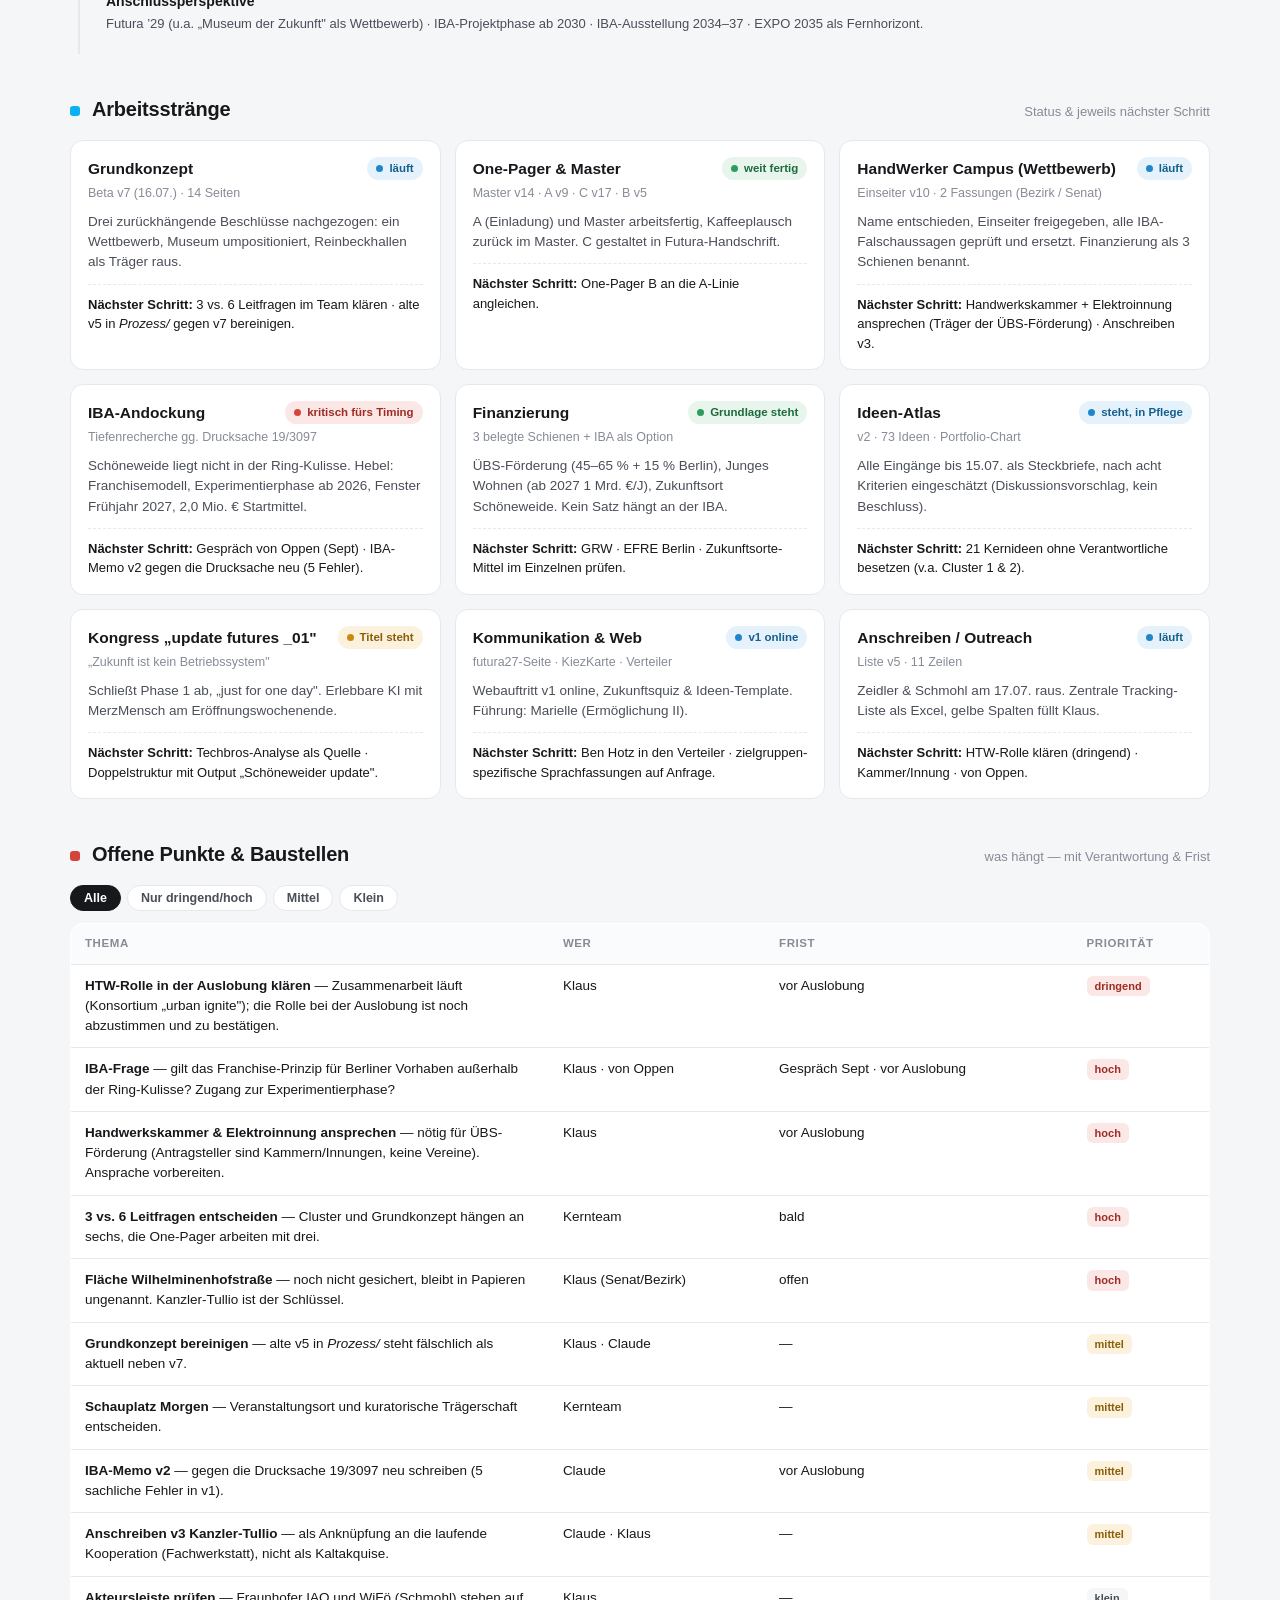
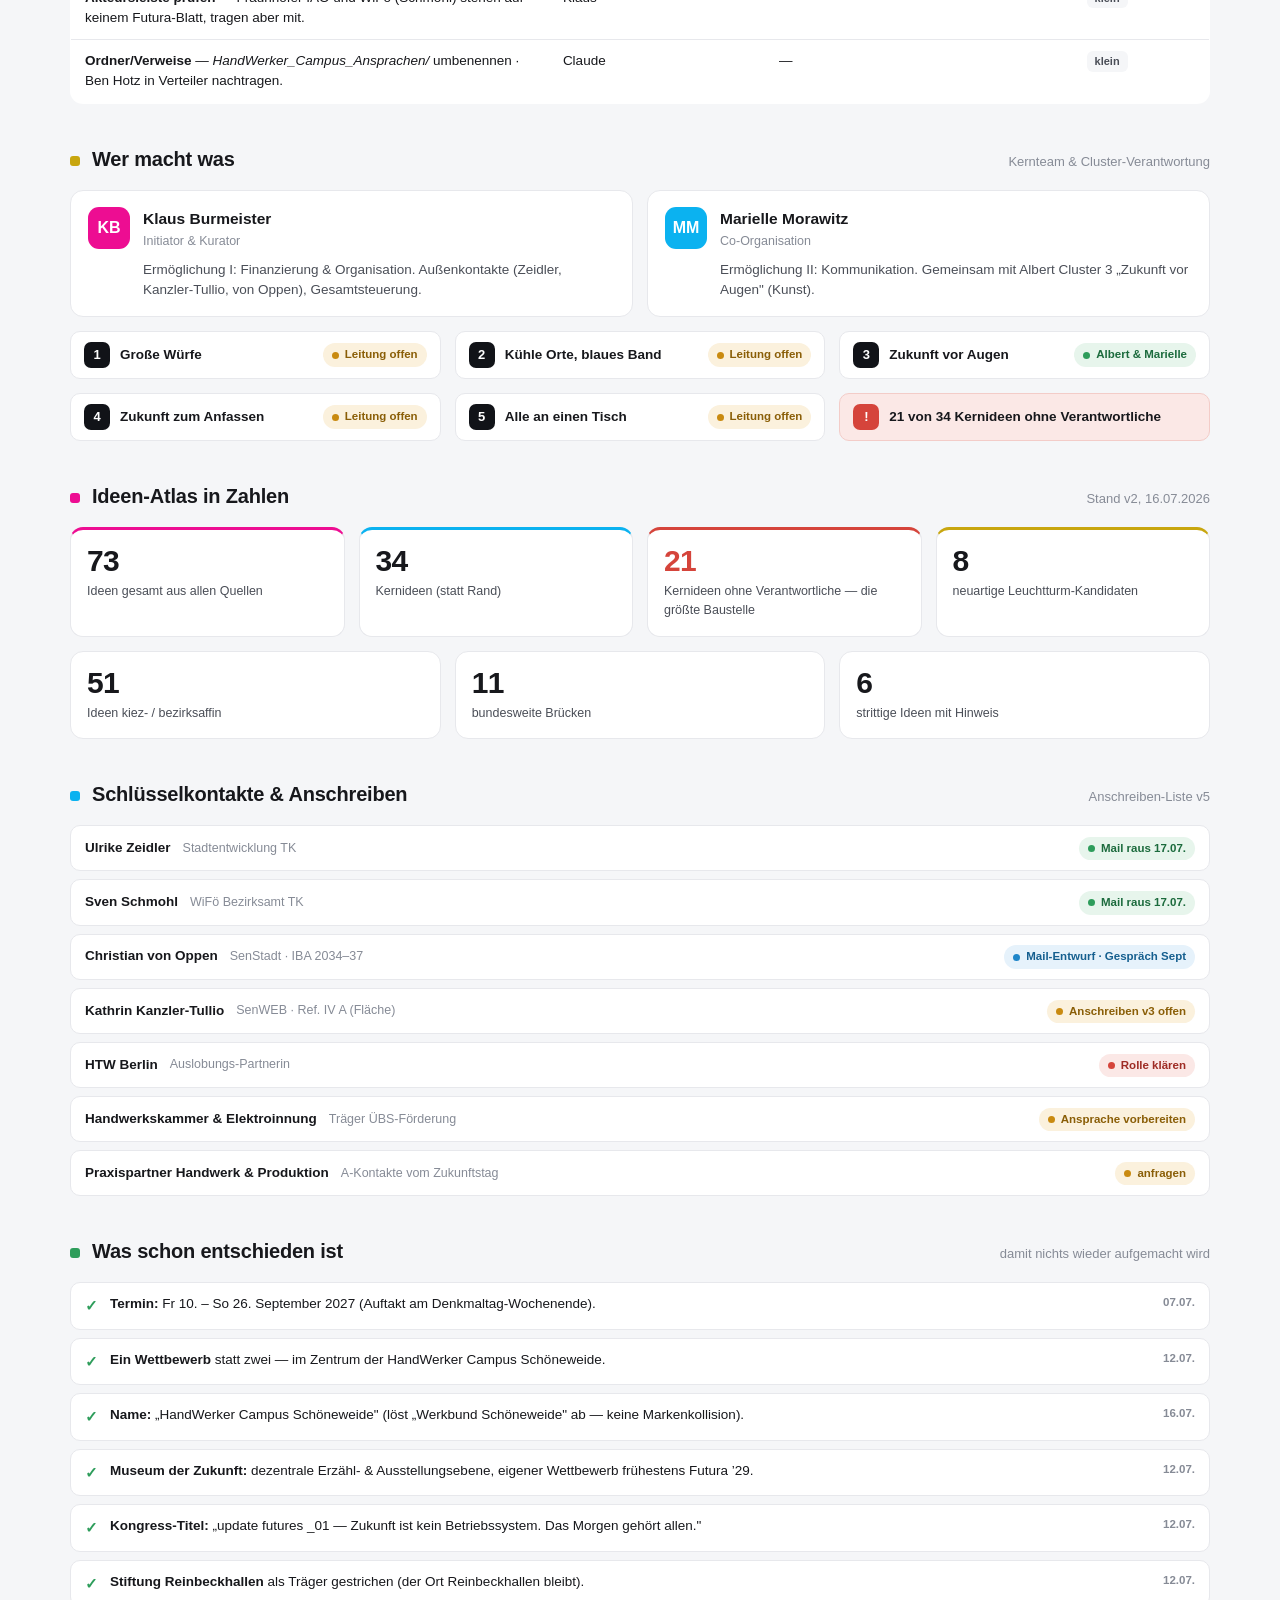
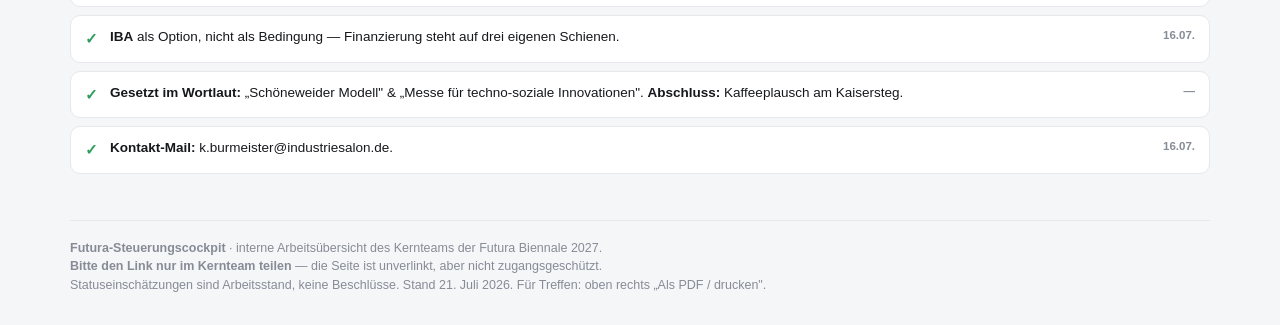
==== commit fa1af607: "Cockpit: Mach-mit-Formular ergaenzt" ====
--- a/cockpit.html
+++ b/cockpit.html
@@ -173,6 +173,7 @@
   <div class="wrap">
     <div class="brand">Futura<span class="dot">·</span>Cockpit</div>
     <nav class="nav">
+      <a href="#mitmachen">Mach mit</a>
       <a href="#termine">Termine</a>
       <a href="#straenge">Arbeitsstränge</a>
       <a href="#offen">Offene Punkte</a>
@@ -208,6 +209,62 @@
     <span class="st open"><span class="d"></span>offen</span>
     <span class="st crit"><span class="d"></span>dringend / kritisch</span>
   </div>
+
+  <!-- MACH MIT -->
+  <section id="mitmachen">
+    <div class="sec-h"><span class="tag" style="background:var(--magenta)"></span><h2>Mach mit — trag dich ein</h2><span class="hint">wir suchen Menschen, die etwas übernehmen</span></div>
+    <div class="card" style="background:#fff5fb;border-color:#f3cce4">
+      <p style="margin:0 0 10px;font-size:14px;color:var(--ink2)">Die Futura wird von vielen getragen. Wo ist noch Platz? Trag dich ein — mit einer Rolle, einer einzelnen Idee, oder einfach mit dem, was du mitbringst (Zeit, Räume, Wissen, Kontakte, Förderung, eine Patenschaft). Klaus meldet sich bei dir.</p>
+      <form id="mitForm" onsubmit="return mitSend(event)" style="display:grid;gap:12px;margin-top:6px">
+        <div style="display:grid;grid-template-columns:1fr 1fr;gap:12px">
+          <label style="font-size:13px;font-weight:600;color:var(--ink)">Name<input id="m_name" required style="width:100%;margin-top:4px;padding:9px 11px;border:1px solid var(--line);border-radius:8px;font-size:14px"></label>
+          <label style="font-size:13px;font-weight:600;color:var(--ink)">E-Mail<input id="m_mail" type="email" required style="width:100%;margin-top:4px;padding:9px 11px;border:1px solid var(--line);border-radius:8px;font-size:14px"></label>
+        </div>
+        <label style="font-size:13px;font-weight:600;color:var(--ink)">Wobei möchtest du mitmachen?
+          <select id="m_rolle" style="width:100%;margin-top:4px;padding:9px 11px;border:1px solid var(--line);border-radius:8px;font-size:14px;background:#fff">
+            <option>Leitung Fokusthema ① Stadtlandschaften</option>
+            <option>Leitung Fokusthema ③ Zukunft selber machen</option>
+            <option>Leitung Fokusthema ④ Alle an einen Tisch</option>
+            <option>Streifzüge (der Einstieg)</option>
+            <option>Organisation & Koordination</option>
+            <option>Eine einzelne Idee übernehmen (unten nennen)</option>
+            <option>Grand Opening / Lange Nacht mitgestalten</option>
+            <option>Etwas anderes (unten nennen)</option>
+          </select>
+        </label>
+        <label style="font-size:13px;font-weight:600;color:var(--ink)">Falls Idee / etwas anderes: was genau?<input id="m_detail" style="width:100%;margin-top:4px;padding:9px 11px;border:1px solid var(--line);border-radius:8px;font-size:14px"></label>
+        <div style="font-size:13px;font-weight:600;color:var(--ink)">Was bringst du mit?
+          <div style="display:flex;flex-wrap:wrap;gap:12px;margin-top:8px;font-weight:400">
+            <label style="font-size:13.5px"><input type="checkbox" class="m_bring" value="Zeit"> Zeit</label>
+            <label style="font-size:13.5px"><input type="checkbox" class="m_bring" value="Räume"> Räume</label>
+            <label style="font-size:13.5px"><input type="checkbox" class="m_bring" value="Wissen"> Wissen</label>
+            <label style="font-size:13.5px"><input type="checkbox" class="m_bring" value="Geld/Förderung"> Geld/Förderung</label>
+            <label style="font-size:13.5px"><input type="checkbox" class="m_bring" value="Idee/Format"> Idee/Format</label>
+            <label style="font-size:13.5px"><input type="checkbox" class="m_bring" value="Patenschaft"> Patenschaft</label>
+            <label style="font-size:13.5px"><input type="checkbox" class="m_bring" value="Kontakte"> Kontakte</label>
+          </div>
+        </div>
+        <label style="font-size:13px;font-weight:600;color:var(--ink)">Nachricht (optional)<textarea id="m_msg" rows="2" style="width:100%;margin-top:4px;padding:9px 11px;border:1px solid var(--line);border-radius:8px;font-size:14px"></textarea></label>
+        <div><button type="submit" style="background:var(--magenta);color:#fff;border:none;border-radius:9px;padding:11px 22px;font-size:14px;font-weight:700;cursor:pointer">Eintragen</button></div>
+        <div id="m_ok" style="display:none;font-size:13.5px;color:#1c6b3d;background:#e7f5ec;border-radius:8px;padding:10px 12px">Danke! Dein Mailprogramm öffnet sich mit der fertigen Nachricht an Klaus — bitte nur noch abschicken. Klappt das nicht, schreib direkt an <b>k.burmeister@industriesalon.de</b>.</div>
+      </form>
+    </div>
+  </section>
+  <script>
+    function mitSend(e){
+      e.preventDefault();
+      var g=function(id){return (document.getElementById(id).value||'').trim();};
+      var bring=Array.prototype.slice.call(document.querySelectorAll('.m_bring:checked')).map(function(c){return c.value;}).join(', ');
+      var lines=["Neue Eintragung — Futura mitmachen","",
+        "Name: "+g('m_name'),"E-Mail: "+g('m_mail'),
+        "Wobei: "+g('m_rolle'),"Genauer: "+(g('m_detail')||'—'),
+        "Bringt mit: "+(bring||'—'),"Nachricht: "+(g('m_msg')||'—')];
+      var subj="Futura — Ich möchte mitmachen: "+g('m_name');
+      window.location.href="mailto:k.burmeister@industriesalon.de?subject="+encodeURIComponent(subj)+"&body="+encodeURIComponent(lines.join("\n"));
+      document.getElementById('m_ok').style.display='block';
+      return false;
+    }
+  </script>
 
   <!-- TERMINE -->
   <section id="termine">
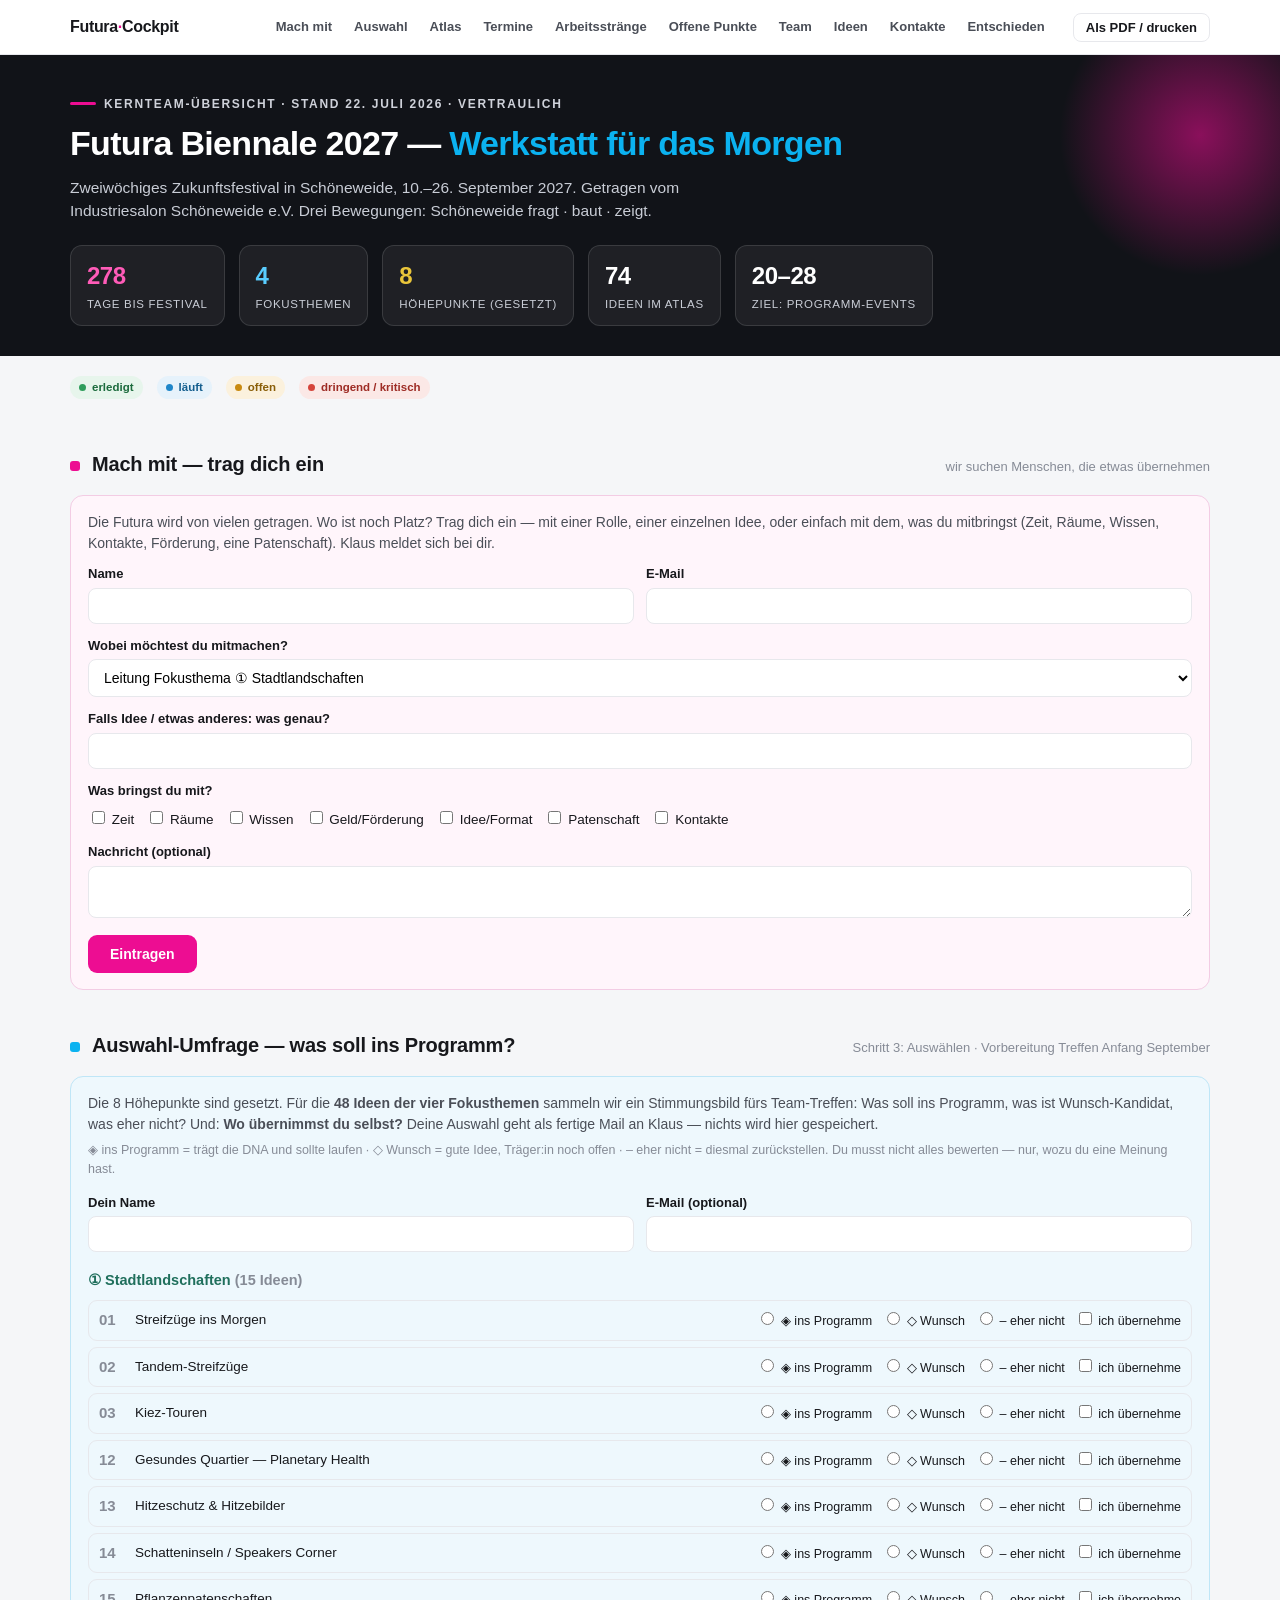
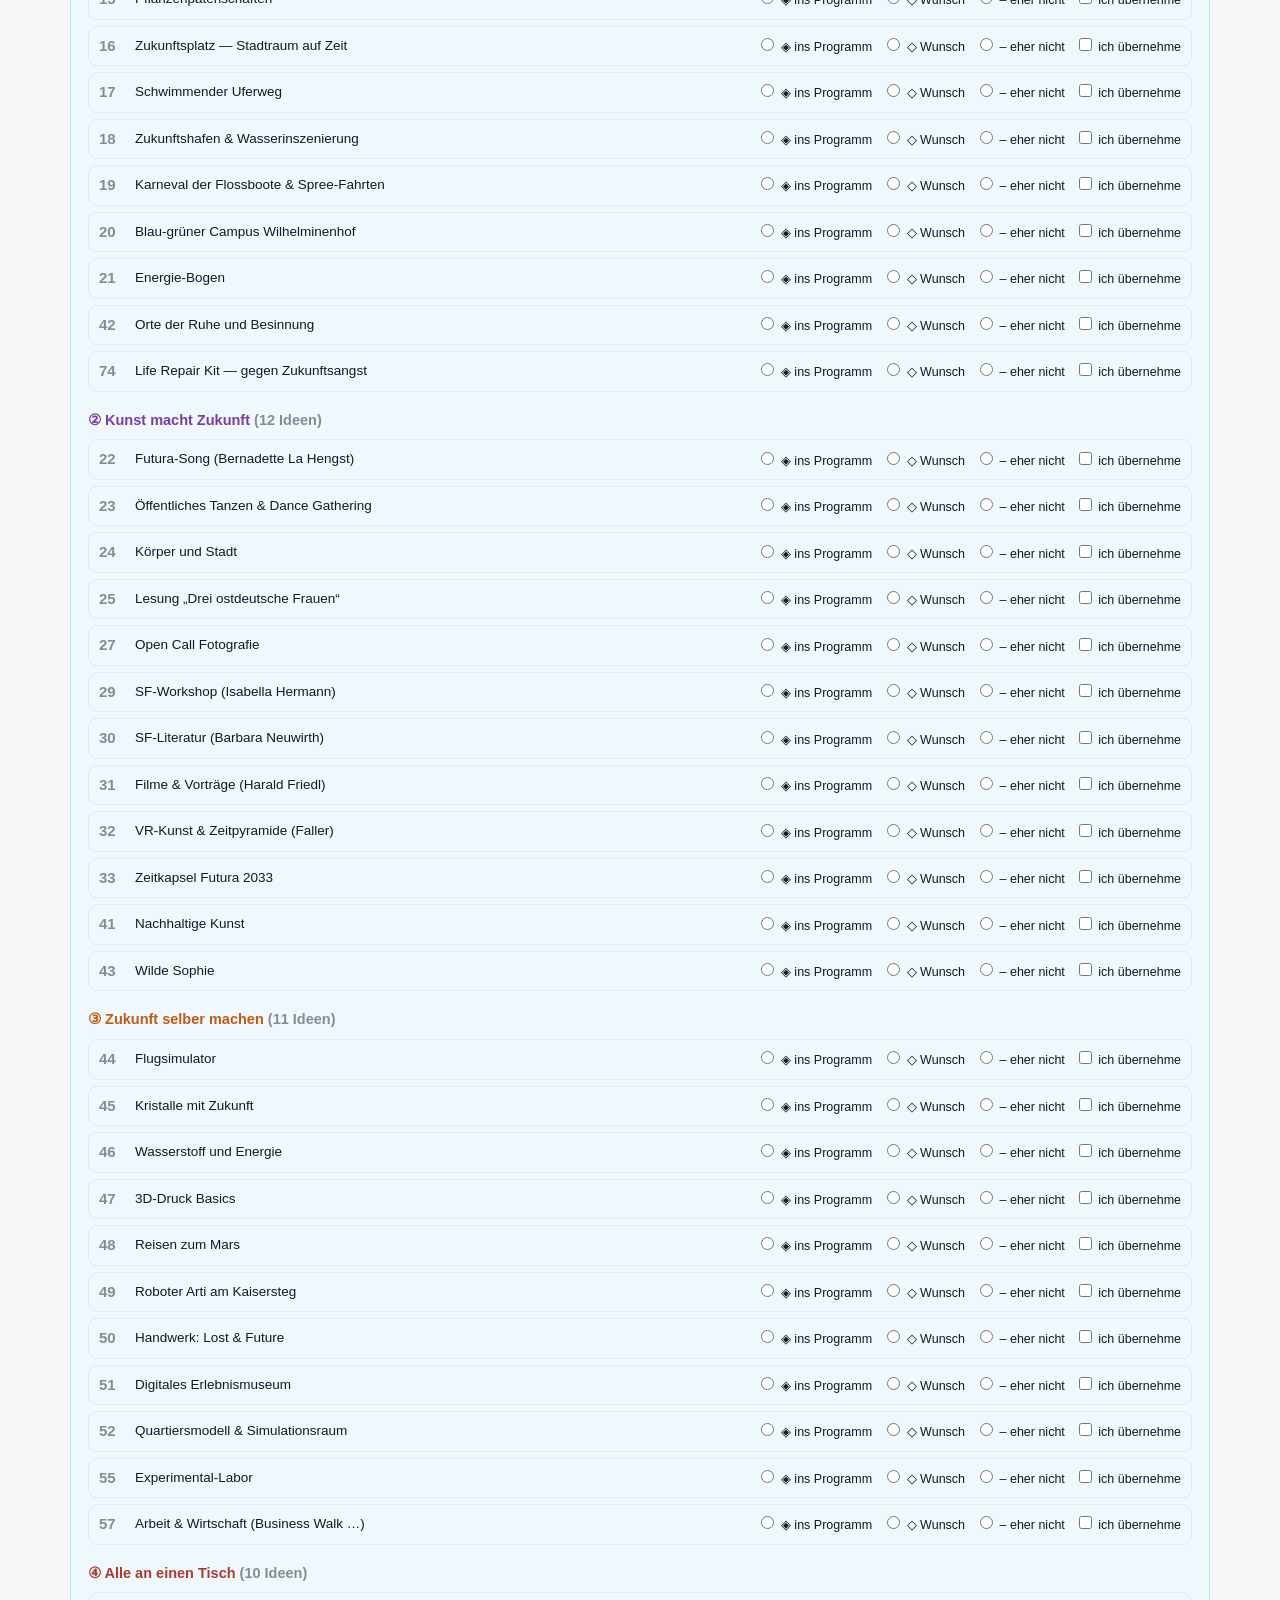
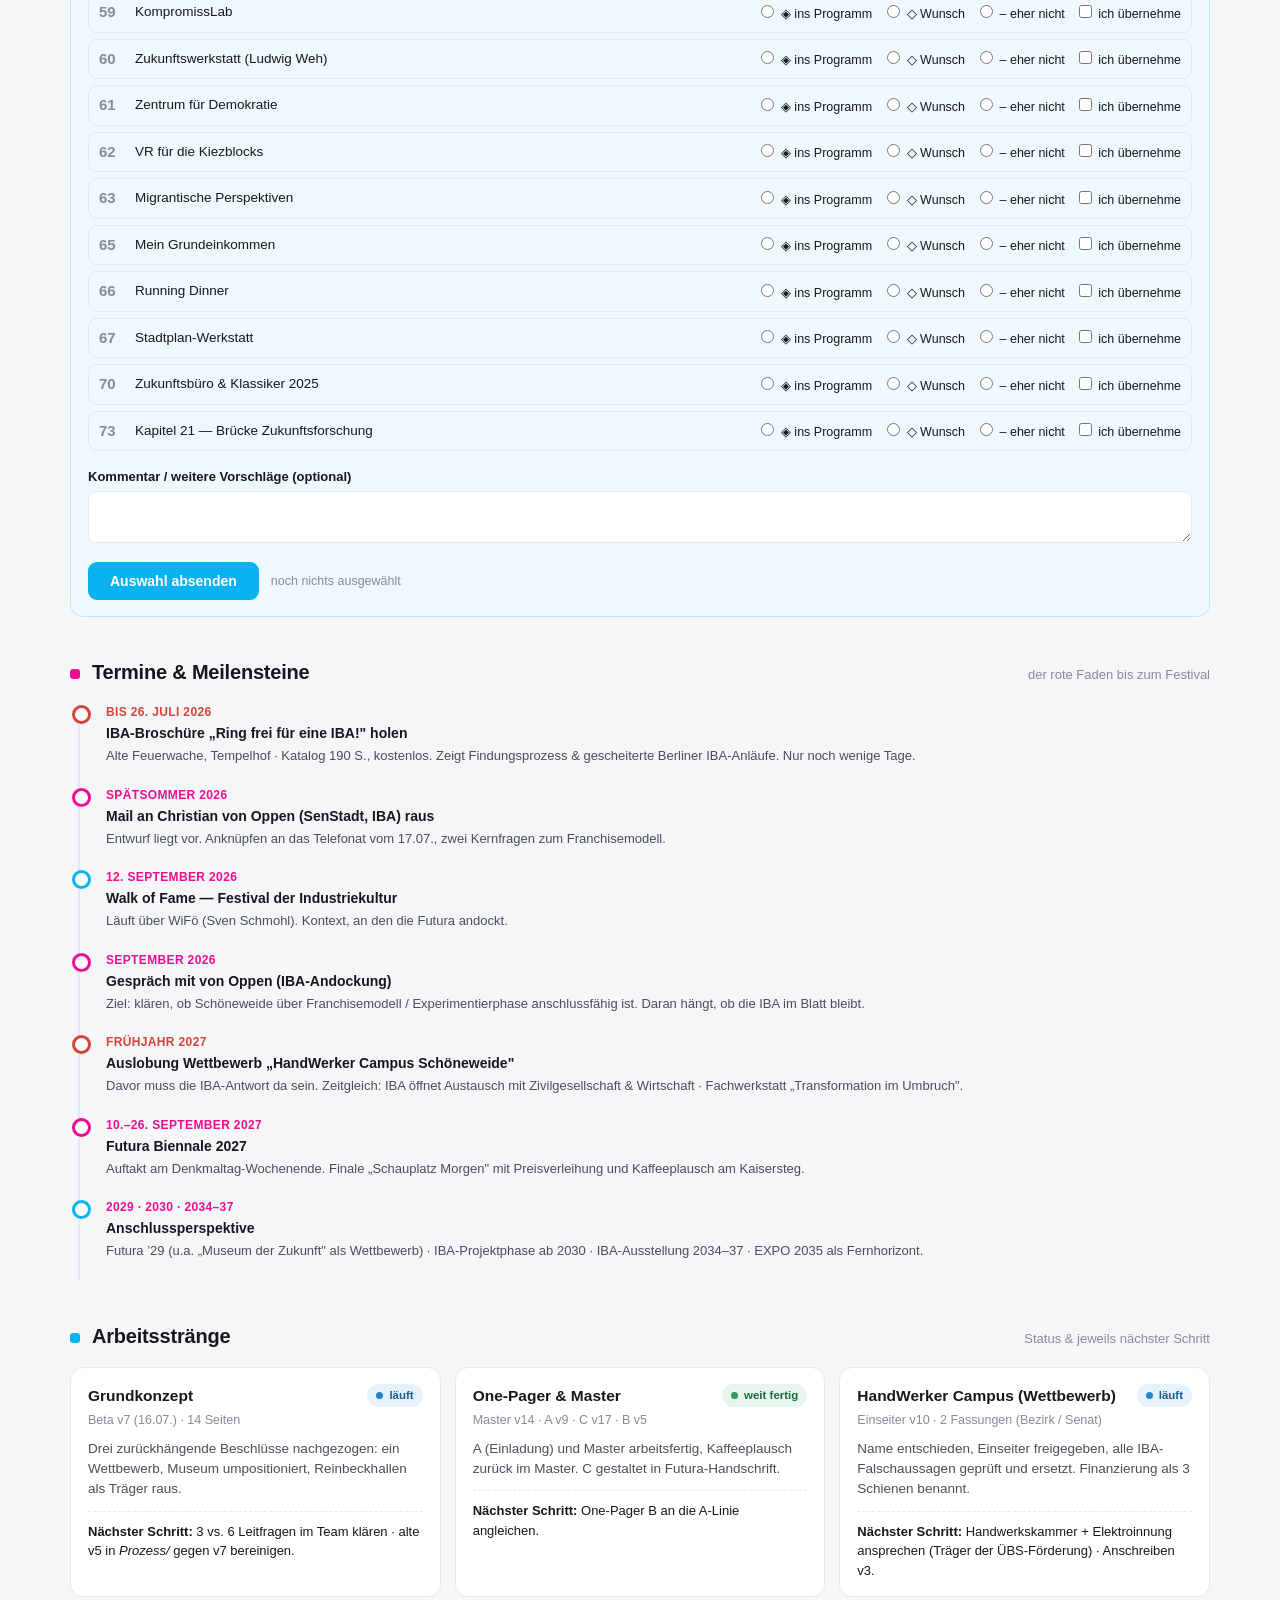
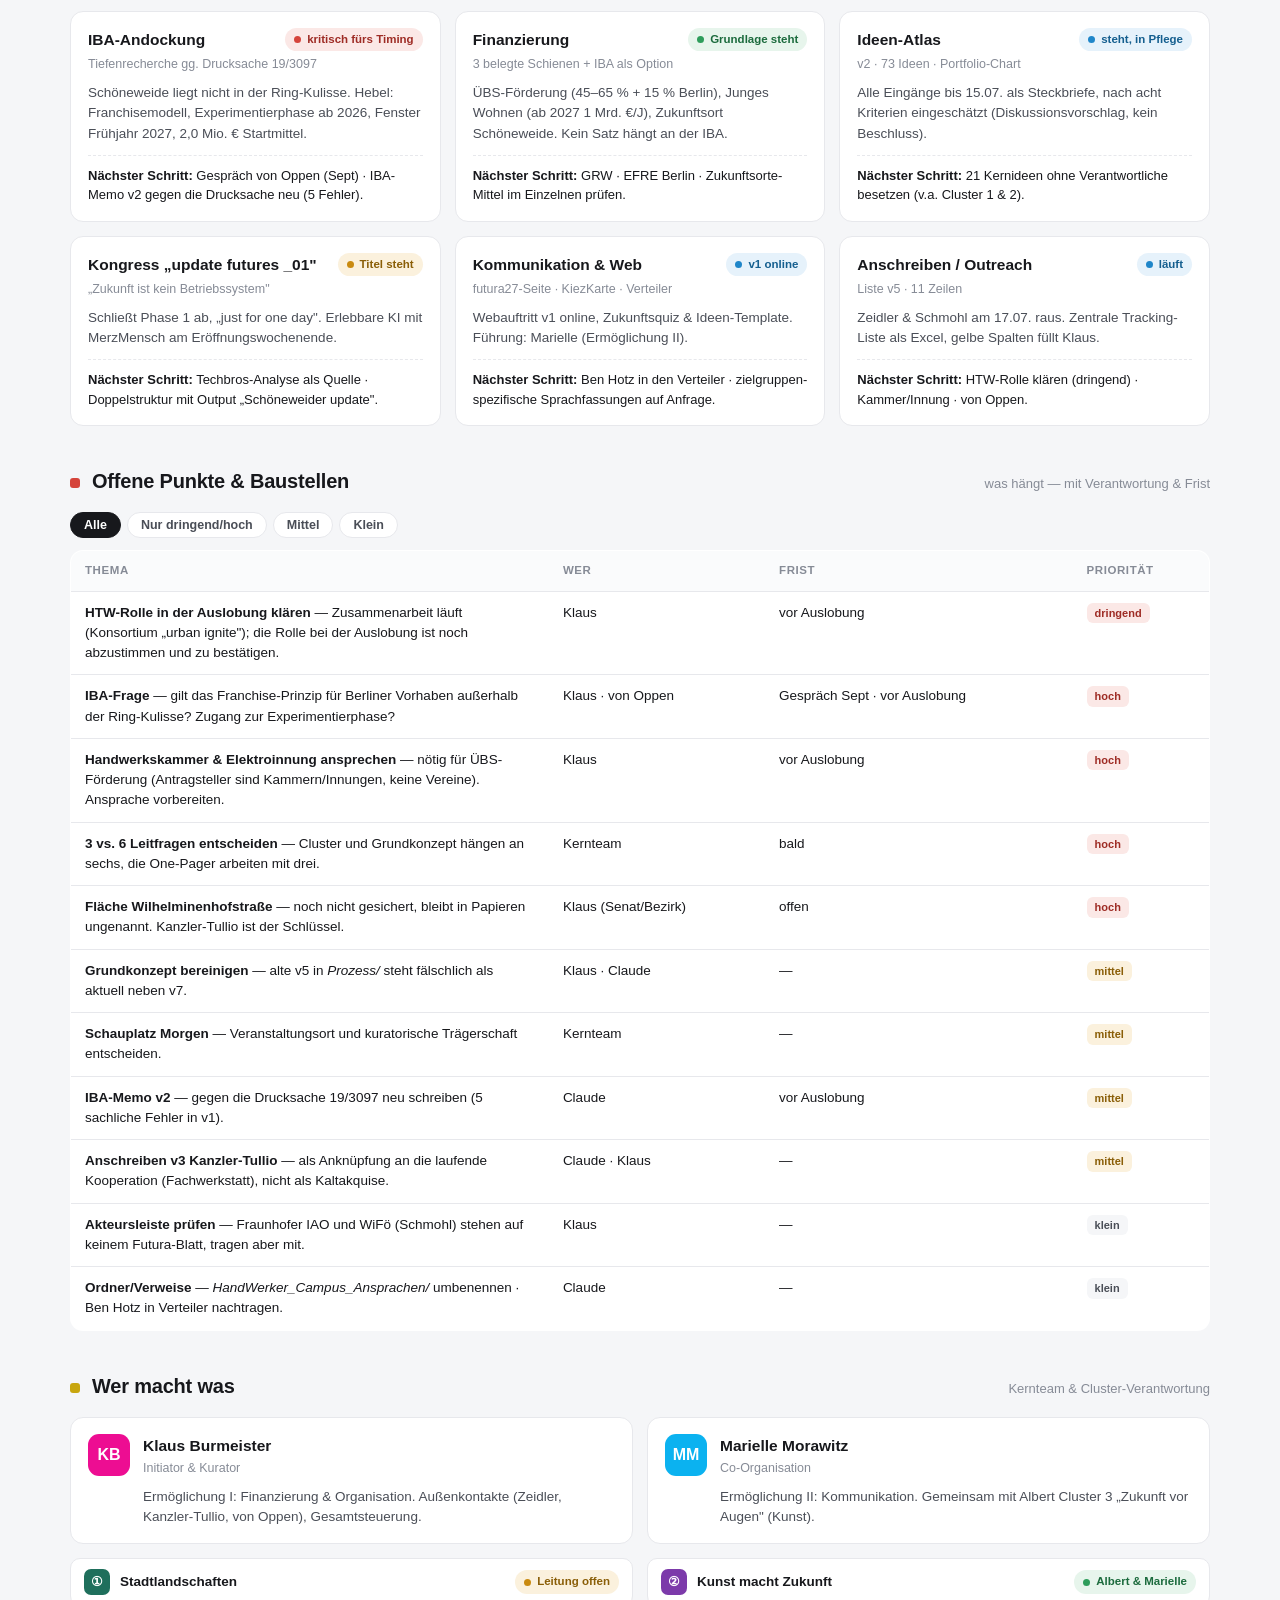
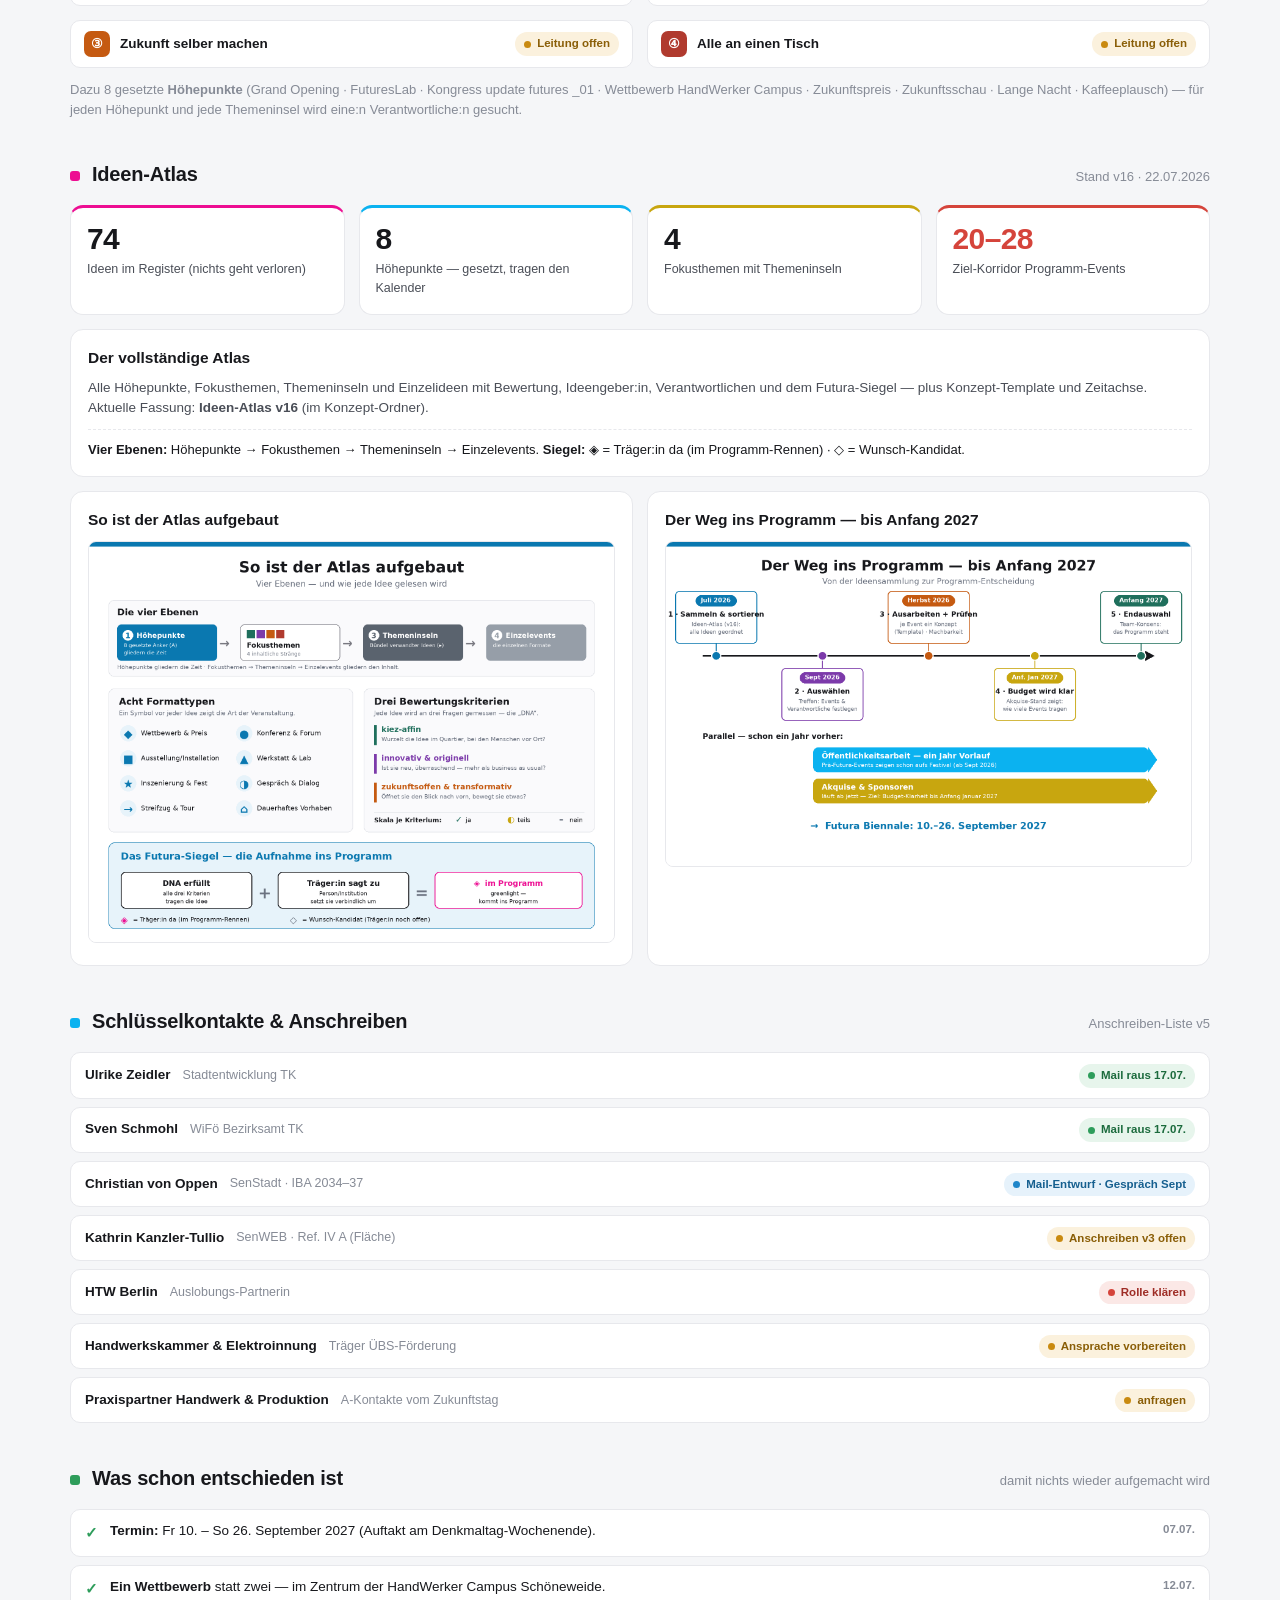
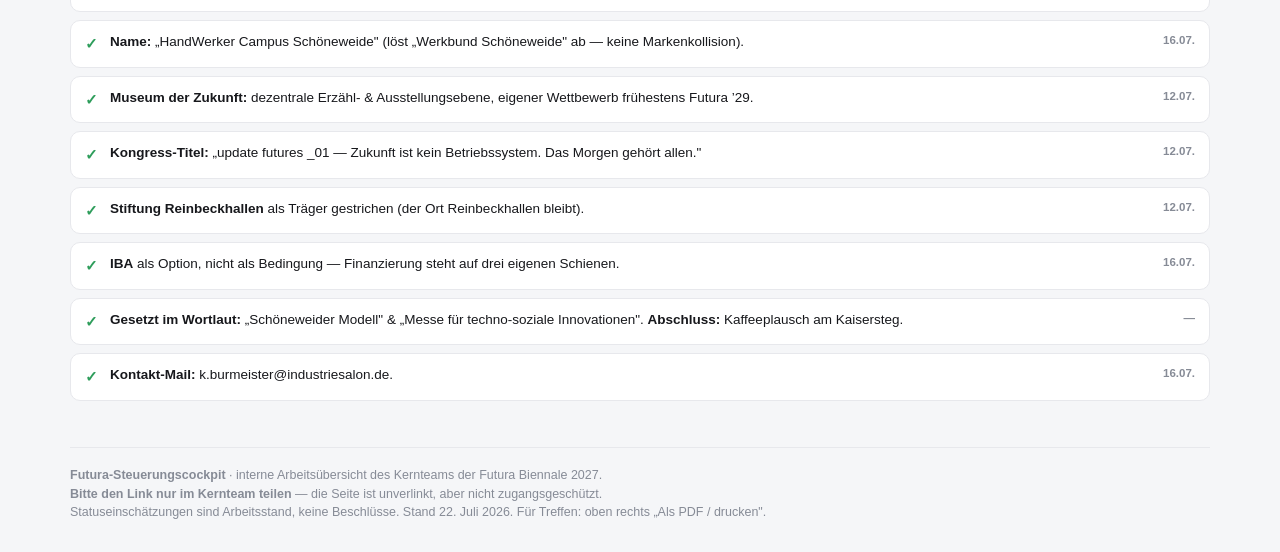
==== commit 042b4b0f: "Cockpit auf v16 (4 Fokusthemen, 8 Höhepunkte, 74 Ideen, Schaubilder, Auswahl-Umfrage); Startseite: T" ====
--- a/cockpit.html
+++ b/cockpit.html
@@ -174,6 +174,8 @@
     <div class="brand">Futura<span class="dot">·</span>Cockpit</div>
     <nav class="nav">
       <a href="#mitmachen">Mach mit</a>
+      <a href="#auswahl">Auswahl</a>
+      <a href="#atlas">Atlas</a>
       <a href="#termine">Termine</a>
       <a href="#straenge">Arbeitsstränge</a>
       <a href="#offen">Offene Punkte</a>
@@ -188,15 +190,15 @@
 
 <div class="hero">
   <div class="wrap">
-    <div class="kicker"><span class="bar"></span>Kernteam-Übersicht · Stand 21. Juli 2026 · vertraulich</div>
+    <div class="kicker"><span class="bar"></span>Kernteam-Übersicht · Stand 22. Juli 2026 · vertraulich</div>
     <h1>Futura Biennale 2027 — <span>Werkstatt für das Morgen</span></h1>
     <p class="sub">Zweiwöchiges Zukunftsfestival in Schöneweide, 10.–26. September 2027. Getragen vom Industriesalon Schöneweide e.V. Drei Bewegungen: Schöneweide fragt · baut · zeigt.</p>
     <div class="herostats">
       <div class="hstat"><div class="n mag" id="cd-days">—</div><div class="l">Tage bis Festival</div></div>
-      <div class="hstat"><div class="n blu">5</div><div class="l">Cluster</div></div>
-      <div class="hstat"><div class="n okr">1</div><div class="l">Zentraler Wettbewerb</div></div>
-      <div class="hstat"><div class="n">73</div><div class="l">Ideen im Atlas</div></div>
-      <div class="hstat"><div class="n">9</div><div class="l">Arbeitsstränge</div></div>
+      <div class="hstat"><div class="n blu">4</div><div class="l">Fokusthemen</div></div>
+      <div class="hstat"><div class="n okr">8</div><div class="l">Höhepunkte (gesetzt)</div></div>
+      <div class="hstat"><div class="n">74</div><div class="l">Ideen im Atlas</div></div>
+      <div class="hstat"><div class="n">20–28</div><div class="l">Ziel: Programm-Events</div></div>
     </div>
   </div>
 </div>
@@ -223,12 +225,14 @@
         <label style="font-size:13px;font-weight:600;color:var(--ink)">Wobei möchtest du mitmachen?
           <select id="m_rolle" style="width:100%;margin-top:4px;padding:9px 11px;border:1px solid var(--line);border-radius:8px;font-size:14px;background:#fff">
             <option>Leitung Fokusthema ① Stadtlandschaften</option>
+            <option>Leitung Fokusthema ② Kunst macht Zukunft</option>
             <option>Leitung Fokusthema ③ Zukunft selber machen</option>
             <option>Leitung Fokusthema ④ Alle an einen Tisch</option>
-            <option>Streifzüge (der Einstieg)</option>
+            <option>Einen Höhepunkt mittragen (Grand Opening … Kaffeeplausch)</option>
+            <option>Eine Themeninsel entwickeln (unten nennen)</option>
+            <option>Eine einzelne Idee übernehmen (unten nennen)</option>
             <option>Organisation & Koordination</option>
-            <option>Eine einzelne Idee übernehmen (unten nennen)</option>
-            <option>Grand Opening / Lange Nacht mitgestalten</option>
+            <option>Partner / TOP-Gast vermitteln</option>
             <option>Etwas anderes (unten nennen)</option>
           </select>
         </label>
@@ -266,6 +270,69 @@
     }
   </script>
 
+
+  <!-- AUSWAHL-UMFRAGE -->
+  <section id="auswahl">
+    <div class="sec-h"><span class="tag" style="background:var(--blau)"></span><h2>Auswahl-Umfrage — was soll ins Programm?</h2><span class="hint">Schritt 3: Auswählen · Vorbereitung Treffen Anfang September</span></div>
+    <div class="card" style="background:#eef8fd;border-color:#bfe6f7">
+      <p style="margin:0 0 6px;font-size:14px;color:var(--ink2)">Die 8 Höhepunkte sind gesetzt. Für die <b>48 Ideen der vier Fokusthemen</b> sammeln wir ein Stimmungsbild fürs Team-Treffen: Was soll ins Programm, was ist Wunsch-Kandidat, was eher nicht? Und: <b>Wo übernimmst du selbst?</b> Deine Auswahl geht als fertige Mail an Klaus — nichts wird hier gespeichert.</p>
+      <p style="margin:0;font-size:12.5px;color:var(--muted)">&#9672; ins Programm = trägt die DNA und sollte laufen · &#9671; Wunsch = gute Idee, Träger:in noch offen · &ndash; eher nicht = diesmal zurückstellen. Du musst nicht alles bewerten — nur, wozu du eine Meinung hast.</p>
+      <form id="selForm" onsubmit="return selSend(event)">
+        <div style="display:grid;grid-template-columns:1fr 1fr;gap:12px;margin-top:14px">
+          <label style="font-size:13px;font-weight:600;color:var(--ink)">Dein Name<input id="s_name" required style="width:100%;margin-top:4px;padding:9px 11px;border:1px solid var(--line);border-radius:8px;font-size:14px"></label>
+          <label style="font-size:13px;font-weight:600;color:var(--ink)">E-Mail (optional)<input id="s_mail" type="email" style="width:100%;margin-top:4px;padding:9px 11px;border:1px solid var(--line);border-radius:8px;font-size:14px"></label>
+        </div>
+        <div style="margin-top:18px"><div style="font-weight:800;font-size:14.5px;color:#1F6F5C;margin-bottom:8px">① Stadtlandschaften <span style="color:var(--muted);font-weight:600">(15 Ideen)</span></div><div class="qrow" style="display:flex;gap:10px;align-items:center;padding:8px 10px;border:1px solid var(--line);border-radius:9px;margin-bottom:6px;flex-wrap:wrap"><span style="font-weight:700;color:var(--muted);min-width:26px">01</span><span style="flex:1;min-width:180px;font-size:13.5px">Streifzüge ins Morgen</span><span style="display:flex;gap:10px;font-size:12.5px;flex-wrap:wrap"><label style="white-space:nowrap"><input type="radio" name="v_01" value="ins Programm"> &#9672; ins Programm</label><label style="white-space:nowrap"><input type="radio" name="v_01" value="Wunsch"> &#9671; Wunsch</label><label style="white-space:nowrap"><input type="radio" name="v_01" value="eher nicht"> &ndash; eher nicht</label><label style="white-space:nowrap"><input type="checkbox" class="q_take" data-nr="01" data-title="Streifzüge ins Morgen"> ich übernehme</label></span></div><div class="qrow" style="display:flex;gap:10px;align-items:center;padding:8px 10px;border:1px solid var(--line);border-radius:9px;margin-bottom:6px;flex-wrap:wrap"><span style="font-weight:700;color:var(--muted);min-width:26px">02</span><span style="flex:1;min-width:180px;font-size:13.5px">Tandem-Streifzüge</span><span style="display:flex;gap:10px;font-size:12.5px;flex-wrap:wrap"><label style="white-space:nowrap"><input type="radio" name="v_02" value="ins Programm"> &#9672; ins Programm</label><label style="white-space:nowrap"><input type="radio" name="v_02" value="Wunsch"> &#9671; Wunsch</label><label style="white-space:nowrap"><input type="radio" name="v_02" value="eher nicht"> &ndash; eher nicht</label><label style="white-space:nowrap"><input type="checkbox" class="q_take" data-nr="02" data-title="Tandem-Streifzüge"> ich übernehme</label></span></div><div class="qrow" style="display:flex;gap:10px;align-items:center;padding:8px 10px;border:1px solid var(--line);border-radius:9px;margin-bottom:6px;flex-wrap:wrap"><span style="font-weight:700;color:var(--muted);min-width:26px">03</span><span style="flex:1;min-width:180px;font-size:13.5px">Kiez-Touren</span><span style="display:flex;gap:10px;font-size:12.5px;flex-wrap:wrap"><label style="white-space:nowrap"><input type="radio" name="v_03" value="ins Programm"> &#9672; ins Programm</label><label style="white-space:nowrap"><input type="radio" name="v_03" value="Wunsch"> &#9671; Wunsch</label><label style="white-space:nowrap"><input type="radio" name="v_03" value="eher nicht"> &ndash; eher nicht</label><label style="white-space:nowrap"><input type="checkbox" class="q_take" data-nr="03" data-title="Kiez-Touren"> ich übernehme</label></span></div><div class="qrow" style="display:flex;gap:10px;align-items:center;padding:8px 10px;border:1px solid var(--line);border-radius:9px;margin-bottom:6px;flex-wrap:wrap"><span style="font-weight:700;color:var(--muted);min-width:26px">12</span><span style="flex:1;min-width:180px;font-size:13.5px">Gesundes Quartier — Planetary Health</span><span style="display:flex;gap:10px;font-size:12.5px;flex-wrap:wrap"><label style="white-space:nowrap"><input type="radio" name="v_12" value="ins Programm"> &#9672; ins Programm</label><label style="white-space:nowrap"><input type="radio" name="v_12" value="Wunsch"> &#9671; Wunsch</label><label style="white-space:nowrap"><input type="radio" name="v_12" value="eher nicht"> &ndash; eher nicht</label><label style="white-space:nowrap"><input type="checkbox" class="q_take" data-nr="12" data-title="Gesundes Quartier — Planetary Health"> ich übernehme</label></span></div><div class="qrow" style="display:flex;gap:10px;align-items:center;padding:8px 10px;border:1px solid var(--line);border-radius:9px;margin-bottom:6px;flex-wrap:wrap"><span style="font-weight:700;color:var(--muted);min-width:26px">13</span><span style="flex:1;min-width:180px;font-size:13.5px">Hitzeschutz &amp; Hitzebilder</span><span style="display:flex;gap:10px;font-size:12.5px;flex-wrap:wrap"><label style="white-space:nowrap"><input type="radio" name="v_13" value="ins Programm"> &#9672; ins Programm</label><label style="white-space:nowrap"><input type="radio" name="v_13" value="Wunsch"> &#9671; Wunsch</label><label style="white-space:nowrap"><input type="radio" name="v_13" value="eher nicht"> &ndash; eher nicht</label><label style="white-space:nowrap"><input type="checkbox" class="q_take" data-nr="13" data-title="Hitzeschutz &amp; Hitzebilder"> ich übernehme</label></span></div><div class="qrow" style="display:flex;gap:10px;align-items:center;padding:8px 10px;border:1px solid var(--line);border-radius:9px;margin-bottom:6px;flex-wrap:wrap"><span style="font-weight:700;color:var(--muted);min-width:26px">14</span><span style="flex:1;min-width:180px;font-size:13.5px">Schatteninseln / Speakers Corner</span><span style="display:flex;gap:10px;font-size:12.5px;flex-wrap:wrap"><label style="white-space:nowrap"><input type="radio" name="v_14" value="ins Programm"> &#9672; ins Programm</label><label style="white-space:nowrap"><input type="radio" name="v_14" value="Wunsch"> &#9671; Wunsch</label><label style="white-space:nowrap"><input type="radio" name="v_14" value="eher nicht"> &ndash; eher nicht</label><label style="white-space:nowrap"><input type="checkbox" class="q_take" data-nr="14" data-title="Schatteninseln / Speakers Corner"> ich übernehme</label></span></div><div class="qrow" style="display:flex;gap:10px;align-items:center;padding:8px 10px;border:1px solid var(--line);border-radius:9px;margin-bottom:6px;flex-wrap:wrap"><span style="font-weight:700;color:var(--muted);min-width:26px">15</span><span style="flex:1;min-width:180px;font-size:13.5px">Pflanzenpatenschaften</span><span style="display:flex;gap:10px;font-size:12.5px;flex-wrap:wrap"><label style="white-space:nowrap"><input type="radio" name="v_15" value="ins Programm"> &#9672; ins Programm</label><label style="white-space:nowrap"><input type="radio" name="v_15" value="Wunsch"> &#9671; Wunsch</label><label style="white-space:nowrap"><input type="radio" name="v_15" value="eher nicht"> &ndash; eher nicht</label><label style="white-space:nowrap"><input type="checkbox" class="q_take" data-nr="15" data-title="Pflanzenpatenschaften"> ich übernehme</label></span></div><div class="qrow" style="display:flex;gap:10px;align-items:center;padding:8px 10px;border:1px solid var(--line);border-radius:9px;margin-bottom:6px;flex-wrap:wrap"><span style="font-weight:700;color:var(--muted);min-width:26px">16</span><span style="flex:1;min-width:180px;font-size:13.5px">Zukunftsplatz — Stadtraum auf Zeit</span><span style="display:flex;gap:10px;font-size:12.5px;flex-wrap:wrap"><label style="white-space:nowrap"><input type="radio" name="v_16" value="ins Programm"> &#9672; ins Programm</label><label style="white-space:nowrap"><input type="radio" name="v_16" value="Wunsch"> &#9671; Wunsch</label><label style="white-space:nowrap"><input type="radio" name="v_16" value="eher nicht"> &ndash; eher nicht</label><label style="white-space:nowrap"><input type="checkbox" class="q_take" data-nr="16" data-title="Zukunftsplatz — Stadtraum auf Zeit"> ich übernehme</label></span></div><div class="qrow" style="display:flex;gap:10px;align-items:center;padding:8px 10px;border:1px solid var(--line);border-radius:9px;margin-bottom:6px;flex-wrap:wrap"><span style="font-weight:700;color:var(--muted);min-width:26px">17</span><span style="flex:1;min-width:180px;font-size:13.5px">Schwimmender Uferweg</span><span style="display:flex;gap:10px;font-size:12.5px;flex-wrap:wrap"><label style="white-space:nowrap"><input type="radio" name="v_17" value="ins Programm"> &#9672; ins Programm</label><label style="white-space:nowrap"><input type="radio" name="v_17" value="Wunsch"> &#9671; Wunsch</label><label style="white-space:nowrap"><input type="radio" name="v_17" value="eher nicht"> &ndash; eher nicht</label><label style="white-space:nowrap"><input type="checkbox" class="q_take" data-nr="17" data-title="Schwimmender Uferweg"> ich übernehme</label></span></div><div class="qrow" style="display:flex;gap:10px;align-items:center;padding:8px 10px;border:1px solid var(--line);border-radius:9px;margin-bottom:6px;flex-wrap:wrap"><span style="font-weight:700;color:var(--muted);min-width:26px">18</span><span style="flex:1;min-width:180px;font-size:13.5px">Zukunftshafen &amp; Wasserinszenierung</span><span style="display:flex;gap:10px;font-size:12.5px;flex-wrap:wrap"><label style="white-space:nowrap"><input type="radio" name="v_18" value="ins Programm"> &#9672; ins Programm</label><label style="white-space:nowrap"><input type="radio" name="v_18" value="Wunsch"> &#9671; Wunsch</label><label style="white-space:nowrap"><input type="radio" name="v_18" value="eher nicht"> &ndash; eher nicht</label><label style="white-space:nowrap"><input type="checkbox" class="q_take" data-nr="18" data-title="Zukunftshafen &amp; Wasserinszenierung"> ich übernehme</label></span></div><div class="qrow" style="display:flex;gap:10px;align-items:center;padding:8px 10px;border:1px solid var(--line);border-radius:9px;margin-bottom:6px;flex-wrap:wrap"><span style="font-weight:700;color:var(--muted);min-width:26px">19</span><span style="flex:1;min-width:180px;font-size:13.5px">Karneval der Flossboote &amp; Spree-Fahrten</span><span style="display:flex;gap:10px;font-size:12.5px;flex-wrap:wrap"><label style="white-space:nowrap"><input type="radio" name="v_19" value="ins Programm"> &#9672; ins Programm</label><label style="white-space:nowrap"><input type="radio" name="v_19" value="Wunsch"> &#9671; Wunsch</label><label style="white-space:nowrap"><input type="radio" name="v_19" value="eher nicht"> &ndash; eher nicht</label><label style="white-space:nowrap"><input type="checkbox" class="q_take" data-nr="19" data-title="Karneval der Flossboote &amp; Spree-Fahrten"> ich übernehme</label></span></div><div class="qrow" style="display:flex;gap:10px;align-items:center;padding:8px 10px;border:1px solid var(--line);border-radius:9px;margin-bottom:6px;flex-wrap:wrap"><span style="font-weight:700;color:var(--muted);min-width:26px">20</span><span style="flex:1;min-width:180px;font-size:13.5px">Blau-grüner Campus Wilhelminenhof</span><span style="display:flex;gap:10px;font-size:12.5px;flex-wrap:wrap"><label style="white-space:nowrap"><input type="radio" name="v_20" value="ins Programm"> &#9672; ins Programm</label><label style="white-space:nowrap"><input type="radio" name="v_20" value="Wunsch"> &#9671; Wunsch</label><label style="white-space:nowrap"><input type="radio" name="v_20" value="eher nicht"> &ndash; eher nicht</label><label style="white-space:nowrap"><input type="checkbox" class="q_take" data-nr="20" data-title="Blau-grüner Campus Wilhelminenhof"> ich übernehme</label></span></div><div class="qrow" style="display:flex;gap:10px;align-items:center;padding:8px 10px;border:1px solid var(--line);border-radius:9px;margin-bottom:6px;flex-wrap:wrap"><span style="font-weight:700;color:var(--muted);min-width:26px">21</span><span style="flex:1;min-width:180px;font-size:13.5px">Energie-Bogen</span><span style="display:flex;gap:10px;font-size:12.5px;flex-wrap:wrap"><label style="white-space:nowrap"><input type="radio" name="v_21" value="ins Programm"> &#9672; ins Programm</label><label style="white-space:nowrap"><input type="radio" name="v_21" value="Wunsch"> &#9671; Wunsch</label><label style="white-space:nowrap"><input type="radio" name="v_21" value="eher nicht"> &ndash; eher nicht</label><label style="white-space:nowrap"><input type="checkbox" class="q_take" data-nr="21" data-title="Energie-Bogen"> ich übernehme</label></span></div><div class="qrow" style="display:flex;gap:10px;align-items:center;padding:8px 10px;border:1px solid var(--line);border-radius:9px;margin-bottom:6px;flex-wrap:wrap"><span style="font-weight:700;color:var(--muted);min-width:26px">42</span><span style="flex:1;min-width:180px;font-size:13.5px">Orte der Ruhe und Besinnung</span><span style="display:flex;gap:10px;font-size:12.5px;flex-wrap:wrap"><label style="white-space:nowrap"><input type="radio" name="v_42" value="ins Programm"> &#9672; ins Programm</label><label style="white-space:nowrap"><input type="radio" name="v_42" value="Wunsch"> &#9671; Wunsch</label><label style="white-space:nowrap"><input type="radio" name="v_42" value="eher nicht"> &ndash; eher nicht</label><label style="white-space:nowrap"><input type="checkbox" class="q_take" data-nr="42" data-title="Orte der Ruhe und Besinnung"> ich übernehme</label></span></div><div class="qrow" style="display:flex;gap:10px;align-items:center;padding:8px 10px;border:1px solid var(--line);border-radius:9px;margin-bottom:6px;flex-wrap:wrap"><span style="font-weight:700;color:var(--muted);min-width:26px">74</span><span style="flex:1;min-width:180px;font-size:13.5px">Life Repair Kit — gegen Zukunftsangst</span><span style="display:flex;gap:10px;font-size:12.5px;flex-wrap:wrap"><label style="white-space:nowrap"><input type="radio" name="v_74" value="ins Programm"> &#9672; ins Programm</label><label style="white-space:nowrap"><input type="radio" name="v_74" value="Wunsch"> &#9671; Wunsch</label><label style="white-space:nowrap"><input type="radio" name="v_74" value="eher nicht"> &ndash; eher nicht</label><label style="white-space:nowrap"><input type="checkbox" class="q_take" data-nr="74" data-title="Life Repair Kit — gegen Zukunftsangst"> ich übernehme</label></span></div></div><div style="margin-top:18px"><div style="font-weight:800;font-size:14.5px;color:#7C3AAA;margin-bottom:8px">② Kunst macht Zukunft <span style="color:var(--muted);font-weight:600">(12 Ideen)</span></div><div class="qrow" style="display:flex;gap:10px;align-items:center;padding:8px 10px;border:1px solid var(--line);border-radius:9px;margin-bottom:6px;flex-wrap:wrap"><span style="font-weight:700;color:var(--muted);min-width:26px">22</span><span style="flex:1;min-width:180px;font-size:13.5px">Futura-Song (Bernadette La Hengst)</span><span style="display:flex;gap:10px;font-size:12.5px;flex-wrap:wrap"><label style="white-space:nowrap"><input type="radio" name="v_22" value="ins Programm"> &#9672; ins Programm</label><label style="white-space:nowrap"><input type="radio" name="v_22" value="Wunsch"> &#9671; Wunsch</label><label style="white-space:nowrap"><input type="radio" name="v_22" value="eher nicht"> &ndash; eher nicht</label><label style="white-space:nowrap"><input type="checkbox" class="q_take" data-nr="22" data-title="Futura-Song (Bernadette La Hengst)"> ich übernehme</label></span></div><div class="qrow" style="display:flex;gap:10px;align-items:center;padding:8px 10px;border:1px solid var(--line);border-radius:9px;margin-bottom:6px;flex-wrap:wrap"><span style="font-weight:700;color:var(--muted);min-width:26px">23</span><span style="flex:1;min-width:180px;font-size:13.5px">Öffentliches Tanzen &amp; Dance Gathering</span><span style="display:flex;gap:10px;font-size:12.5px;flex-wrap:wrap"><label style="white-space:nowrap"><input type="radio" name="v_23" value="ins Programm"> &#9672; ins Programm</label><label style="white-space:nowrap"><input type="radio" name="v_23" value="Wunsch"> &#9671; Wunsch</label><label style="white-space:nowrap"><input type="radio" name="v_23" value="eher nicht"> &ndash; eher nicht</label><label style="white-space:nowrap"><input type="checkbox" class="q_take" data-nr="23" data-title="Öffentliches Tanzen &amp; Dance Gathering"> ich übernehme</label></span></div><div class="qrow" style="display:flex;gap:10px;align-items:center;padding:8px 10px;border:1px solid var(--line);border-radius:9px;margin-bottom:6px;flex-wrap:wrap"><span style="font-weight:700;color:var(--muted);min-width:26px">24</span><span style="flex:1;min-width:180px;font-size:13.5px">Körper und Stadt</span><span style="display:flex;gap:10px;font-size:12.5px;flex-wrap:wrap"><label style="white-space:nowrap"><input type="radio" name="v_24" value="ins Programm"> &#9672; ins Programm</label><label style="white-space:nowrap"><input type="radio" name="v_24" value="Wunsch"> &#9671; Wunsch</label><label style="white-space:nowrap"><input type="radio" name="v_24" value="eher nicht"> &ndash; eher nicht</label><label style="white-space:nowrap"><input type="checkbox" class="q_take" data-nr="24" data-title="Körper und Stadt"> ich übernehme</label></span></div><div class="qrow" style="display:flex;gap:10px;align-items:center;padding:8px 10px;border:1px solid var(--line);border-radius:9px;margin-bottom:6px;flex-wrap:wrap"><span style="font-weight:700;color:var(--muted);min-width:26px">25</span><span style="flex:1;min-width:180px;font-size:13.5px">Lesung „Drei ostdeutsche Frauen“</span><span style="display:flex;gap:10px;font-size:12.5px;flex-wrap:wrap"><label style="white-space:nowrap"><input type="radio" name="v_25" value="ins Programm"> &#9672; ins Programm</label><label style="white-space:nowrap"><input type="radio" name="v_25" value="Wunsch"> &#9671; Wunsch</label><label style="white-space:nowrap"><input type="radio" name="v_25" value="eher nicht"> &ndash; eher nicht</label><label style="white-space:nowrap"><input type="checkbox" class="q_take" data-nr="25" data-title="Lesung „Drei ostdeutsche Frauen“"> ich übernehme</label></span></div><div class="qrow" style="display:flex;gap:10px;align-items:center;padding:8px 10px;border:1px solid var(--line);border-radius:9px;margin-bottom:6px;flex-wrap:wrap"><span style="font-weight:700;color:var(--muted);min-width:26px">27</span><span style="flex:1;min-width:180px;font-size:13.5px">Open Call Fotografie</span><span style="display:flex;gap:10px;font-size:12.5px;flex-wrap:wrap"><label style="white-space:nowrap"><input type="radio" name="v_27" value="ins Programm"> &#9672; ins Programm</label><label style="white-space:nowrap"><input type="radio" name="v_27" value="Wunsch"> &#9671; Wunsch</label><label style="white-space:nowrap"><input type="radio" name="v_27" value="eher nicht"> &ndash; eher nicht</label><label style="white-space:nowrap"><input type="checkbox" class="q_take" data-nr="27" data-title="Open Call Fotografie"> ich übernehme</label></span></div><div class="qrow" style="display:flex;gap:10px;align-items:center;padding:8px 10px;border:1px solid var(--line);border-radius:9px;margin-bottom:6px;flex-wrap:wrap"><span style="font-weight:700;color:var(--muted);min-width:26px">29</span><span style="flex:1;min-width:180px;font-size:13.5px">SF-Workshop (Isabella Hermann)</span><span style="display:flex;gap:10px;font-size:12.5px;flex-wrap:wrap"><label style="white-space:nowrap"><input type="radio" name="v_29" value="ins Programm"> &#9672; ins Programm</label><label style="white-space:nowrap"><input type="radio" name="v_29" value="Wunsch"> &#9671; Wunsch</label><label style="white-space:nowrap"><input type="radio" name="v_29" value="eher nicht"> &ndash; eher nicht</label><label style="white-space:nowrap"><input type="checkbox" class="q_take" data-nr="29" data-title="SF-Workshop (Isabella Hermann)"> ich übernehme</label></span></div><div class="qrow" style="display:flex;gap:10px;align-items:center;padding:8px 10px;border:1px solid var(--line);border-radius:9px;margin-bottom:6px;flex-wrap:wrap"><span style="font-weight:700;color:var(--muted);min-width:26px">30</span><span style="flex:1;min-width:180px;font-size:13.5px">SF-Literatur (Barbara Neuwirth)</span><span style="display:flex;gap:10px;font-size:12.5px;flex-wrap:wrap"><label style="white-space:nowrap"><input type="radio" name="v_30" value="ins Programm"> &#9672; ins Programm</label><label style="white-space:nowrap"><input type="radio" name="v_30" value="Wunsch"> &#9671; Wunsch</label><label style="white-space:nowrap"><input type="radio" name="v_30" value="eher nicht"> &ndash; eher nicht</label><label style="white-space:nowrap"><input type="checkbox" class="q_take" data-nr="30" data-title="SF-Literatur (Barbara Neuwirth)"> ich übernehme</label></span></div><div class="qrow" style="display:flex;gap:10px;align-items:center;padding:8px 10px;border:1px solid var(--line);border-radius:9px;margin-bottom:6px;flex-wrap:wrap"><span style="font-weight:700;color:var(--muted);min-width:26px">31</span><span style="flex:1;min-width:180px;font-size:13.5px">Filme &amp; Vorträge (Harald Friedl)</span><span style="display:flex;gap:10px;font-size:12.5px;flex-wrap:wrap"><label style="white-space:nowrap"><input type="radio" name="v_31" value="ins Programm"> &#9672; ins Programm</label><label style="white-space:nowrap"><input type="radio" name="v_31" value="Wunsch"> &#9671; Wunsch</label><label style="white-space:nowrap"><input type="radio" name="v_31" value="eher nicht"> &ndash; eher nicht</label><label style="white-space:nowrap"><input type="checkbox" class="q_take" data-nr="31" data-title="Filme &amp; Vorträge (Harald Friedl)"> ich übernehme</label></span></div><div class="qrow" style="display:flex;gap:10px;align-items:center;padding:8px 10px;border:1px solid var(--line);border-radius:9px;margin-bottom:6px;flex-wrap:wrap"><span style="font-weight:700;color:var(--muted);min-width:26px">32</span><span style="flex:1;min-width:180px;font-size:13.5px">VR-Kunst &amp; Zeitpyramide (Faller)</span><span style="display:flex;gap:10px;font-size:12.5px;flex-wrap:wrap"><label style="white-space:nowrap"><input type="radio" name="v_32" value="ins Programm"> &#9672; ins Programm</label><label style="white-space:nowrap"><input type="radio" name="v_32" value="Wunsch"> &#9671; Wunsch</label><label style="white-space:nowrap"><input type="radio" name="v_32" value="eher nicht"> &ndash; eher nicht</label><label style="white-space:nowrap"><input type="checkbox" class="q_take" data-nr="32" data-title="VR-Kunst &amp; Zeitpyramide (Faller)"> ich übernehme</label></span></div><div class="qrow" style="display:flex;gap:10px;align-items:center;padding:8px 10px;border:1px solid var(--line);border-radius:9px;margin-bottom:6px;flex-wrap:wrap"><span style="font-weight:700;color:var(--muted);min-width:26px">33</span><span style="flex:1;min-width:180px;font-size:13.5px">Zeitkapsel Futura 2033</span><span style="display:flex;gap:10px;font-size:12.5px;flex-wrap:wrap"><label style="white-space:nowrap"><input type="radio" name="v_33" value="ins Programm"> &#9672; ins Programm</label><label style="white-space:nowrap"><input type="radio" name="v_33" value="Wunsch"> &#9671; Wunsch</label><label style="white-space:nowrap"><input type="radio" name="v_33" value="eher nicht"> &ndash; eher nicht</label><label style="white-space:nowrap"><input type="checkbox" class="q_take" data-nr="33" data-title="Zeitkapsel Futura 2033"> ich übernehme</label></span></div><div class="qrow" style="display:flex;gap:10px;align-items:center;padding:8px 10px;border:1px solid var(--line);border-radius:9px;margin-bottom:6px;flex-wrap:wrap"><span style="font-weight:700;color:var(--muted);min-width:26px">41</span><span style="flex:1;min-width:180px;font-size:13.5px">Nachhaltige Kunst</span><span style="display:flex;gap:10px;font-size:12.5px;flex-wrap:wrap"><label style="white-space:nowrap"><input type="radio" name="v_41" value="ins Programm"> &#9672; ins Programm</label><label style="white-space:nowrap"><input type="radio" name="v_41" value="Wunsch"> &#9671; Wunsch</label><label style="white-space:nowrap"><input type="radio" name="v_41" value="eher nicht"> &ndash; eher nicht</label><label style="white-space:nowrap"><input type="checkbox" class="q_take" data-nr="41" data-title="Nachhaltige Kunst"> ich übernehme</label></span></div><div class="qrow" style="display:flex;gap:10px;align-items:center;padding:8px 10px;border:1px solid var(--line);border-radius:9px;margin-bottom:6px;flex-wrap:wrap"><span style="font-weight:700;color:var(--muted);min-width:26px">43</span><span style="flex:1;min-width:180px;font-size:13.5px">Wilde Sophie</span><span style="display:flex;gap:10px;font-size:12.5px;flex-wrap:wrap"><label style="white-space:nowrap"><input type="radio" name="v_43" value="ins Programm"> &#9672; ins Programm</label><label style="white-space:nowrap"><input type="radio" name="v_43" value="Wunsch"> &#9671; Wunsch</label><label style="white-space:nowrap"><input type="radio" name="v_43" value="eher nicht"> &ndash; eher nicht</label><label style="white-space:nowrap"><input type="checkbox" class="q_take" data-nr="43" data-title="Wilde Sophie"> ich übernehme</label></span></div></div><div style="margin-top:18px"><div style="font-weight:800;font-size:14.5px;color:#C55A11;margin-bottom:8px">③ Zukunft selber machen <span style="color:var(--muted);font-weight:600">(11 Ideen)</span></div><div class="qrow" style="display:flex;gap:10px;align-items:center;padding:8px 10px;border:1px solid var(--line);border-radius:9px;margin-bottom:6px;flex-wrap:wrap"><span style="font-weight:700;color:var(--muted);min-width:26px">44</span><span style="flex:1;min-width:180px;font-size:13.5px">Flugsimulator</span><span style="display:flex;gap:10px;font-size:12.5px;flex-wrap:wrap"><label style="white-space:nowrap"><input type="radio" name="v_44" value="ins Programm"> &#9672; ins Programm</label><label style="white-space:nowrap"><input type="radio" name="v_44" value="Wunsch"> &#9671; Wunsch</label><label style="white-space:nowrap"><input type="radio" name="v_44" value="eher nicht"> &ndash; eher nicht</label><label style="white-space:nowrap"><input type="checkbox" class="q_take" data-nr="44" data-title="Flugsimulator"> ich übernehme</label></span></div><div class="qrow" style="display:flex;gap:10px;align-items:center;padding:8px 10px;border:1px solid var(--line);border-radius:9px;margin-bottom:6px;flex-wrap:wrap"><span style="font-weight:700;color:var(--muted);min-width:26px">45</span><span style="flex:1;min-width:180px;font-size:13.5px">Kristalle mit Zukunft</span><span style="display:flex;gap:10px;font-size:12.5px;flex-wrap:wrap"><label style="white-space:nowrap"><input type="radio" name="v_45" value="ins Programm"> &#9672; ins Programm</label><label style="white-space:nowrap"><input type="radio" name="v_45" value="Wunsch"> &#9671; Wunsch</label><label style="white-space:nowrap"><input type="radio" name="v_45" value="eher nicht"> &ndash; eher nicht</label><label style="white-space:nowrap"><input type="checkbox" class="q_take" data-nr="45" data-title="Kristalle mit Zukunft"> ich übernehme</label></span></div><div class="qrow" style="display:flex;gap:10px;align-items:center;padding:8px 10px;border:1px solid var(--line);border-radius:9px;margin-bottom:6px;flex-wrap:wrap"><span style="font-weight:700;color:var(--muted);min-width:26px">46</span><span style="flex:1;min-width:180px;font-size:13.5px">Wasserstoff und Energie</span><span style="display:flex;gap:10px;font-size:12.5px;flex-wrap:wrap"><label style="white-space:nowrap"><input type="radio" name="v_46" value="ins Programm"> &#9672; ins Programm</label><label style="white-space:nowrap"><input type="radio" name="v_46" value="Wunsch"> &#9671; Wunsch</label><label style="white-space:nowrap"><input type="radio" name="v_46" value="eher nicht"> &ndash; eher nicht</label><label style="white-space:nowrap"><input type="checkbox" class="q_take" data-nr="46" data-title="Wasserstoff und Energie"> ich übernehme</label></span></div><div class="qrow" style="display:flex;gap:10px;align-items:center;padding:8px 10px;border:1px solid var(--line);border-radius:9px;margin-bottom:6px;flex-wrap:wrap"><span style="font-weight:700;color:var(--muted);min-width:26px">47</span><span style="flex:1;min-width:180px;font-size:13.5px">3D-Druck Basics</span><span style="display:flex;gap:10px;font-size:12.5px;flex-wrap:wrap"><label style="white-space:nowrap"><input type="radio" name="v_47" value="ins Programm"> &#9672; ins Programm</label><label style="white-space:nowrap"><input type="radio" name="v_47" value="Wunsch"> &#9671; Wunsch</label><label style="white-space:nowrap"><input type="radio" name="v_47" value="eher nicht"> &ndash; eher nicht</label><label style="white-space:nowrap"><input type="checkbox" class="q_take" data-nr="47" data-title="3D-Druck Basics"> ich übernehme</label></span></div><div class="qrow" style="display:flex;gap:10px;align-items:center;padding:8px 10px;border:1px solid var(--line);border-radius:9px;margin-bottom:6px;flex-wrap:wrap"><span style="font-weight:700;color:var(--muted);min-width:26px">48</span><span style="flex:1;min-width:180px;font-size:13.5px">Reisen zum Mars</span><span style="display:flex;gap:10px;font-size:12.5px;flex-wrap:wrap"><label style="white-space:nowrap"><input type="radio" name="v_48" value="ins Programm"> &#9672; ins Programm</label><label style="white-space:nowrap"><input type="radio" name="v_48" value="Wunsch"> &#9671; Wunsch</label><label style="white-space:nowrap"><input type="radio" name="v_48" value="eher nicht"> &ndash; eher nicht</label><label style="white-space:nowrap"><input type="checkbox" class="q_take" data-nr="48" data-title="Reisen zum Mars"> ich übernehme</label></span></div><div class="qrow" style="display:flex;gap:10px;align-items:center;padding:8px 10px;border:1px solid var(--line);border-radius:9px;margin-bottom:6px;flex-wrap:wrap"><span style="font-weight:700;color:var(--muted);min-width:26px">49</span><span style="flex:1;min-width:180px;font-size:13.5px">Roboter Arti am Kaisersteg</span><span style="display:flex;gap:10px;font-size:12.5px;flex-wrap:wrap"><label style="white-space:nowrap"><input type="radio" name="v_49" value="ins Programm"> &#9672; ins Programm</label><label style="white-space:nowrap"><input type="radio" name="v_49" value="Wunsch"> &#9671; Wunsch</label><label style="white-space:nowrap"><input type="radio" name="v_49" value="eher nicht"> &ndash; eher nicht</label><label style="white-space:nowrap"><input type="checkbox" class="q_take" data-nr="49" data-title="Roboter Arti am Kaisersteg"> ich übernehme</label></span></div><div class="qrow" style="display:flex;gap:10px;align-items:center;padding:8px 10px;border:1px solid var(--line);border-radius:9px;margin-bottom:6px;flex-wrap:wrap"><span style="font-weight:700;color:var(--muted);min-width:26px">50</span><span style="flex:1;min-width:180px;font-size:13.5px">Handwerk: Lost &amp; Future</span><span style="display:flex;gap:10px;font-size:12.5px;flex-wrap:wrap"><label style="white-space:nowrap"><input type="radio" name="v_50" value="ins Programm"> &#9672; ins Programm</label><label style="white-space:nowrap"><input type="radio" name="v_50" value="Wunsch"> &#9671; Wunsch</label><label style="white-space:nowrap"><input type="radio" name="v_50" value="eher nicht"> &ndash; eher nicht</label><label style="white-space:nowrap"><input type="checkbox" class="q_take" data-nr="50" data-title="Handwerk: Lost &amp; Future"> ich übernehme</label></span></div><div class="qrow" style="display:flex;gap:10px;align-items:center;padding:8px 10px;border:1px solid var(--line);border-radius:9px;margin-bottom:6px;flex-wrap:wrap"><span style="font-weight:700;color:var(--muted);min-width:26px">51</span><span style="flex:1;min-width:180px;font-size:13.5px">Digitales Erlebnismuseum</span><span style="display:flex;gap:10px;font-size:12.5px;flex-wrap:wrap"><label style="white-space:nowrap"><input type="radio" name="v_51" value="ins Programm"> &#9672; ins Programm</label><label style="white-space:nowrap"><input type="radio" name="v_51" value="Wunsch"> &#9671; Wunsch</label><label style="white-space:nowrap"><input type="radio" name="v_51" value="eher nicht"> &ndash; eher nicht</label><label style="white-space:nowrap"><input type="checkbox" class="q_take" data-nr="51" data-title="Digitales Erlebnismuseum"> ich übernehme</label></span></div><div class="qrow" style="display:flex;gap:10px;align-items:center;padding:8px 10px;border:1px solid var(--line);border-radius:9px;margin-bottom:6px;flex-wrap:wrap"><span style="font-weight:700;color:var(--muted);min-width:26px">52</span><span style="flex:1;min-width:180px;font-size:13.5px">Quartiersmodell &amp; Simulationsraum</span><span style="display:flex;gap:10px;font-size:12.5px;flex-wrap:wrap"><label style="white-space:nowrap"><input type="radio" name="v_52" value="ins Programm"> &#9672; ins Programm</label><label style="white-space:nowrap"><input type="radio" name="v_52" value="Wunsch"> &#9671; Wunsch</label><label style="white-space:nowrap"><input type="radio" name="v_52" value="eher nicht"> &ndash; eher nicht</label><label style="white-space:nowrap"><input type="checkbox" class="q_take" data-nr="52" data-title="Quartiersmodell &amp; Simulationsraum"> ich übernehme</label></span></div><div class="qrow" style="display:flex;gap:10px;align-items:center;padding:8px 10px;border:1px solid var(--line);border-radius:9px;margin-bottom:6px;flex-wrap:wrap"><span style="font-weight:700;color:var(--muted);min-width:26px">55</span><span style="flex:1;min-width:180px;font-size:13.5px">Experimental-Labor</span><span style="display:flex;gap:10px;font-size:12.5px;flex-wrap:wrap"><label style="white-space:nowrap"><input type="radio" name="v_55" value="ins Programm"> &#9672; ins Programm</label><label style="white-space:nowrap"><input type="radio" name="v_55" value="Wunsch"> &#9671; Wunsch</label><label style="white-space:nowrap"><input type="radio" name="v_55" value="eher nicht"> &ndash; eher nicht</label><label style="white-space:nowrap"><input type="checkbox" class="q_take" data-nr="55" data-title="Experimental-Labor"> ich übernehme</label></span></div><div class="qrow" style="display:flex;gap:10px;align-items:center;padding:8px 10px;border:1px solid var(--line);border-radius:9px;margin-bottom:6px;flex-wrap:wrap"><span style="font-weight:700;color:var(--muted);min-width:26px">57</span><span style="flex:1;min-width:180px;font-size:13.5px">Arbeit &amp; Wirtschaft (Business Walk …)</span><span style="display:flex;gap:10px;font-size:12.5px;flex-wrap:wrap"><label style="white-space:nowrap"><input type="radio" name="v_57" value="ins Programm"> &#9672; ins Programm</label><label style="white-space:nowrap"><input type="radio" name="v_57" value="Wunsch"> &#9671; Wunsch</label><label style="white-space:nowrap"><input type="radio" name="v_57" value="eher nicht"> &ndash; eher nicht</label><label style="white-space:nowrap"><input type="checkbox" class="q_take" data-nr="57" data-title="Arbeit &amp; Wirtschaft (Business Walk …)"> ich übernehme</label></span></div></div><div style="margin-top:18px"><div style="font-weight:800;font-size:14.5px;color:#B03A2E;margin-bottom:8px">④ Alle an einen Tisch <span style="color:var(--muted);font-weight:600">(10 Ideen)</span></div><div class="qrow" style="display:flex;gap:10px;align-items:center;padding:8px 10px;border:1px solid var(--line);border-radius:9px;margin-bottom:6px;flex-wrap:wrap"><span style="font-weight:700;color:var(--muted);min-width:26px">59</span><span style="flex:1;min-width:180px;font-size:13.5px">KompromissLab</span><span style="display:flex;gap:10px;font-size:12.5px;flex-wrap:wrap"><label style="white-space:nowrap"><input type="radio" name="v_59" value="ins Programm"> &#9672; ins Programm</label><label style="white-space:nowrap"><input type="radio" name="v_59" value="Wunsch"> &#9671; Wunsch</label><label style="white-space:nowrap"><input type="radio" name="v_59" value="eher nicht"> &ndash; eher nicht</label><label style="white-space:nowrap"><input type="checkbox" class="q_take" data-nr="59" data-title="KompromissLab"> ich übernehme</label></span></div><div class="qrow" style="display:flex;gap:10px;align-items:center;padding:8px 10px;border:1px solid var(--line);border-radius:9px;margin-bottom:6px;flex-wrap:wrap"><span style="font-weight:700;color:var(--muted);min-width:26px">60</span><span style="flex:1;min-width:180px;font-size:13.5px">Zukunftswerkstatt (Ludwig Weh)</span><span style="display:flex;gap:10px;font-size:12.5px;flex-wrap:wrap"><label style="white-space:nowrap"><input type="radio" name="v_60" value="ins Programm"> &#9672; ins Programm</label><label style="white-space:nowrap"><input type="radio" name="v_60" value="Wunsch"> &#9671; Wunsch</label><label style="white-space:nowrap"><input type="radio" name="v_60" value="eher nicht"> &ndash; eher nicht</label><label style="white-space:nowrap"><input type="checkbox" class="q_take" data-nr="60" data-title="Zukunftswerkstatt (Ludwig Weh)"> ich übernehme</label></span></div><div class="qrow" style="display:flex;gap:10px;align-items:center;padding:8px 10px;border:1px solid var(--line);border-radius:9px;margin-bottom:6px;flex-wrap:wrap"><span style="font-weight:700;color:var(--muted);min-width:26px">61</span><span style="flex:1;min-width:180px;font-size:13.5px">Zentrum für Demokratie</span><span style="display:flex;gap:10px;font-size:12.5px;flex-wrap:wrap"><label style="white-space:nowrap"><input type="radio" name="v_61" value="ins Programm"> &#9672; ins Programm</label><label style="white-space:nowrap"><input type="radio" name="v_61" value="Wunsch"> &#9671; Wunsch</label><label style="white-space:nowrap"><input type="radio" name="v_61" value="eher nicht"> &ndash; eher nicht</label><label style="white-space:nowrap"><input type="checkbox" class="q_take" data-nr="61" data-title="Zentrum für Demokratie"> ich übernehme</label></span></div><div class="qrow" style="display:flex;gap:10px;align-items:center;padding:8px 10px;border:1px solid var(--line);border-radius:9px;margin-bottom:6px;flex-wrap:wrap"><span style="font-weight:700;color:var(--muted);min-width:26px">62</span><span style="flex:1;min-width:180px;font-size:13.5px">VR für die Kiezblocks</span><span style="display:flex;gap:10px;font-size:12.5px;flex-wrap:wrap"><label style="white-space:nowrap"><input type="radio" name="v_62" value="ins Programm"> &#9672; ins Programm</label><label style="white-space:nowrap"><input type="radio" name="v_62" value="Wunsch"> &#9671; Wunsch</label><label style="white-space:nowrap"><input type="radio" name="v_62" value="eher nicht"> &ndash; eher nicht</label><label style="white-space:nowrap"><input type="checkbox" class="q_take" data-nr="62" data-title="VR für die Kiezblocks"> ich übernehme</label></span></div><div class="qrow" style="display:flex;gap:10px;align-items:center;padding:8px 10px;border:1px solid var(--line);border-radius:9px;margin-bottom:6px;flex-wrap:wrap"><span style="font-weight:700;color:var(--muted);min-width:26px">63</span><span style="flex:1;min-width:180px;font-size:13.5px">Migrantische Perspektiven</span><span style="display:flex;gap:10px;font-size:12.5px;flex-wrap:wrap"><label style="white-space:nowrap"><input type="radio" name="v_63" value="ins Programm"> &#9672; ins Programm</label><label style="white-space:nowrap"><input type="radio" name="v_63" value="Wunsch"> &#9671; Wunsch</label><label style="white-space:nowrap"><input type="radio" name="v_63" value="eher nicht"> &ndash; eher nicht</label><label style="white-space:nowrap"><input type="checkbox" class="q_take" data-nr="63" data-title="Migrantische Perspektiven"> ich übernehme</label></span></div><div class="qrow" style="display:flex;gap:10px;align-items:center;padding:8px 10px;border:1px solid var(--line);border-radius:9px;margin-bottom:6px;flex-wrap:wrap"><span style="font-weight:700;color:var(--muted);min-width:26px">65</span><span style="flex:1;min-width:180px;font-size:13.5px">Mein Grundeinkommen</span><span style="display:flex;gap:10px;font-size:12.5px;flex-wrap:wrap"><label style="white-space:nowrap"><input type="radio" name="v_65" value="ins Programm"> &#9672; ins Programm</label><label style="white-space:nowrap"><input type="radio" name="v_65" value="Wunsch"> &#9671; Wunsch</label><label style="white-space:nowrap"><input type="radio" name="v_65" value="eher nicht"> &ndash; eher nicht</label><label style="white-space:nowrap"><input type="checkbox" class="q_take" data-nr="65" data-title="Mein Grundeinkommen"> ich übernehme</label></span></div><div class="qrow" style="display:flex;gap:10px;align-items:center;padding:8px 10px;border:1px solid var(--line);border-radius:9px;margin-bottom:6px;flex-wrap:wrap"><span style="font-weight:700;color:var(--muted);min-width:26px">66</span><span style="flex:1;min-width:180px;font-size:13.5px">Running Dinner</span><span style="display:flex;gap:10px;font-size:12.5px;flex-wrap:wrap"><label style="white-space:nowrap"><input type="radio" name="v_66" value="ins Programm"> &#9672; ins Programm</label><label style="white-space:nowrap"><input type="radio" name="v_66" value="Wunsch"> &#9671; Wunsch</label><label style="white-space:nowrap"><input type="radio" name="v_66" value="eher nicht"> &ndash; eher nicht</label><label style="white-space:nowrap"><input type="checkbox" class="q_take" data-nr="66" data-title="Running Dinner"> ich übernehme</label></span></div><div class="qrow" style="display:flex;gap:10px;align-items:center;padding:8px 10px;border:1px solid var(--line);border-radius:9px;margin-bottom:6px;flex-wrap:wrap"><span style="font-weight:700;color:var(--muted);min-width:26px">67</span><span style="flex:1;min-width:180px;font-size:13.5px">Stadtplan-Werkstatt</span><span style="display:flex;gap:10px;font-size:12.5px;flex-wrap:wrap"><label style="white-space:nowrap"><input type="radio" name="v_67" value="ins Programm"> &#9672; ins Programm</label><label style="white-space:nowrap"><input type="radio" name="v_67" value="Wunsch"> &#9671; Wunsch</label><label style="white-space:nowrap"><input type="radio" name="v_67" value="eher nicht"> &ndash; eher nicht</label><label style="white-space:nowrap"><input type="checkbox" class="q_take" data-nr="67" data-title="Stadtplan-Werkstatt"> ich übernehme</label></span></div><div class="qrow" style="display:flex;gap:10px;align-items:center;padding:8px 10px;border:1px solid var(--line);border-radius:9px;margin-bottom:6px;flex-wrap:wrap"><span style="font-weight:700;color:var(--muted);min-width:26px">70</span><span style="flex:1;min-width:180px;font-size:13.5px">Zukunftsbüro &amp; Klassiker 2025</span><span style="display:flex;gap:10px;font-size:12.5px;flex-wrap:wrap"><label style="white-space:nowrap"><input type="radio" name="v_70" value="ins Programm"> &#9672; ins Programm</label><label style="white-space:nowrap"><input type="radio" name="v_70" value="Wunsch"> &#9671; Wunsch</label><label style="white-space:nowrap"><input type="radio" name="v_70" value="eher nicht"> &ndash; eher nicht</label><label style="white-space:nowrap"><input type="checkbox" class="q_take" data-nr="70" data-title="Zukunftsbüro &amp; Klassiker 2025"> ich übernehme</label></span></div><div class="qrow" style="display:flex;gap:10px;align-items:center;padding:8px 10px;border:1px solid var(--line);border-radius:9px;margin-bottom:6px;flex-wrap:wrap"><span style="font-weight:700;color:var(--muted);min-width:26px">73</span><span style="flex:1;min-width:180px;font-size:13.5px">Kapitel 21 — Brücke Zukunftsforschung</span><span style="display:flex;gap:10px;font-size:12.5px;flex-wrap:wrap"><label style="white-space:nowrap"><input type="radio" name="v_73" value="ins Programm"> &#9672; ins Programm</label><label style="white-space:nowrap"><input type="radio" name="v_73" value="Wunsch"> &#9671; Wunsch</label><label style="white-space:nowrap"><input type="radio" name="v_73" value="eher nicht"> &ndash; eher nicht</label><label style="white-space:nowrap"><input type="checkbox" class="q_take" data-nr="73" data-title="Kapitel 21 — Brücke Zukunftsforschung"> ich übernehme</label></span></div></div>
+        <label style="display:block;font-size:13px;font-weight:600;color:var(--ink);margin-top:16px">Kommentar / weitere Vorschläge (optional)<textarea id="s_msg" rows="2" style="width:100%;margin-top:4px;padding:9px 11px;border:1px solid var(--line);border-radius:8px;font-size:14px"></textarea></label>
+        <div style="margin-top:14px;display:flex;gap:12px;align-items:center;flex-wrap:wrap">
+          <button type="submit" style="background:var(--blau);color:#fff;border:none;border-radius:9px;padding:11px 22px;font-size:14px;font-weight:700;cursor:pointer">Auswahl absenden</button>
+          <span id="s_count" style="font-size:12.5px;color:var(--muted)">noch nichts ausgewählt</span>
+        </div>
+        <div id="s_ok" style="display:none;margin-top:10px;font-size:13.5px;color:#155f8f;background:#e6f2fb;border-radius:8px;padding:10px 12px">Danke! Dein Mailprogramm öffnet sich mit deiner Auswahl an Klaus — bitte nur noch abschicken. Klappt das nicht, schreib an <b>k.burmeister@industriesalon.de</b>.</div>
+      </form>
+    </div>
+  </section>
+
+  <script>
+    (function(){
+      var f=document.getElementById('selForm');
+      function count(){
+        var v=f.querySelectorAll('input[type=radio]:checked').length;
+        var t=f.querySelectorAll('.q_take:checked').length;
+        document.getElementById('s_count').textContent = v+' bewertet · '+t+' selbst übernommen';
+      }
+      f.addEventListener('change',count);
+    })();
+    function selSend(e){
+      e.preventDefault();
+      var g=function(id){return (document.getElementById(id).value||'').trim();};
+      var votes={'ins Programm':[],'Wunsch':[],'eher nicht':[]};
+      document.querySelectorAll('#selForm input[type=radio]:checked').forEach(function(r){
+        var nr=r.name.replace('v_','');
+        var lbl=r.closest('.qrow').querySelectorAll('span')[1].textContent;
+        votes[r.value].push(nr+' '+lbl);
+      });
+      var takes=Array.prototype.slice.call(document.querySelectorAll('.q_take:checked')).map(function(c){return c.dataset.nr+' '+c.dataset.title;});
+      var mail=g('s_mail')?(' <'+g('s_mail')+'>'):'';
+      var L=["Auswahl-Umfrage — Futura Ideen","","Von: "+g('s_name')+mail,""];
+      var keys=['ins Programm','Wunsch','eher nicht'];
+      var sym={'ins Programm':'[+] ins Programm','Wunsch':'[o] Wunsch','eher nicht':'[-] eher nicht'};
+      keys.forEach(function(k){
+        L.push(sym[k]+" ("+votes[k].length+"):");
+        L.push(votes[k].length?votes[k].map(function(x){return "  "+x;}).join("\n"):"  —");
+        L.push("");
+      });
+      L.push("Ich übernehme ("+takes.length+"):");
+      L.push(takes.length?takes.map(function(x){return "  "+x;}).join("\n"):"  —");
+      L.push(""); L.push("Kommentar: "+(g('s_msg')||'—'));
+      var subj="Futura Auswahl-Umfrage: "+g('s_name');
+      window.location.href="mailto:k.burmeister@industriesalon.de?subject="+encodeURIComponent(subj)+"&body="+encodeURIComponent(L.join("\n"));
+      document.getElementById('s_ok').style.display='block';
+      return false;
+    }
+  </script>
+
+
   <!-- TERMINE -->
   <section id="termine">
     <div class="sec-h"><span class="tag" style="background:var(--magenta)"></span><h2>Termine &amp; Meilensteine</h2><span class="hint">der rote Faden bis zum Festival</span></div>
@@ -423,29 +490,32 @@
         <p>Ermöglichung II: Kommunikation. Gemeinsam mit Albert Cluster 3 „Zukunft vor Augen" (Kunst).</p></div>
       </div></div>
     </div>
-    <div class="grid g3">
-      <div class="cluster"><span class="no">1</span><span class="nm">Große Würfe</span><span class="rs"><span class="st open"><span class="d"></span>Leitung offen</span></span></div>
-      <div class="cluster"><span class="no">2</span><span class="nm">Kühle Orte, blaues Band</span><span class="rs"><span class="st open"><span class="d"></span>Leitung offen</span></span></div>
-      <div class="cluster"><span class="no">3</span><span class="nm">Zukunft vor Augen</span><span class="rs"><span class="st ok"><span class="d"></span>Albert &amp; Marielle</span></span></div>
-      <div class="cluster"><span class="no">4</span><span class="nm">Zukunft zum Anfassen</span><span class="rs"><span class="st open"><span class="d"></span>Leitung offen</span></span></div>
-      <div class="cluster"><span class="no">5</span><span class="nm">Alle an einen Tisch</span><span class="rs"><span class="st open"><span class="d"></span>Leitung offen</span></span></div>
-      <div class="cluster" style="background:var(--crit-bg);border-color:#f3ccc8"><span class="no" style="background:var(--crit)">!</span><span class="nm">21 von 34 Kernideen ohne Verantwortliche</span></div>
-    </div>
-  </section>
-
-  <!-- IDEEN -->
-  <section id="ideen">
-    <div class="sec-h"><span class="tag" style="background:var(--magenta)"></span><h2>Ideen-Atlas in Zahlen</h2><span class="hint">Stand v2, 16.07.2026</span></div>
+    <div class="grid g2">
+      <div class="cluster"><span class="no" style="background:#1F6F5C">①</span><span class="nm">Stadtlandschaften</span><span class="rs"><span class="st open"><span class="d"></span>Leitung offen</span></span></div>
+      <div class="cluster"><span class="no" style="background:#7C3AAA">②</span><span class="nm">Kunst macht Zukunft</span><span class="rs"><span class="st ok"><span class="d"></span>Albert &amp; Marielle</span></span></div>
+      <div class="cluster"><span class="no" style="background:#C55A11">③</span><span class="nm">Zukunft selber machen</span><span class="rs"><span class="st open"><span class="d"></span>Leitung offen</span></span></div>
+      <div class="cluster"><span class="no" style="background:#B03A2E">④</span><span class="nm">Alle an einen Tisch</span><span class="rs"><span class="st open"><span class="d"></span>Leitung offen</span></span></div>
+    </div>
+    <p style="font-size:13px;color:var(--muted);margin:12px 0 0">Dazu 8 gesetzte <b>Höhepunkte</b> (Grand Opening · FuturesLab · Kongress update futures _01 · Wettbewerb HandWerker Campus · Zukunftspreis · Zukunftsschau · Lange Nacht · Kaffeeplausch) — für jeden Höhepunkt und jede Themeninsel wird eine:n Verantwortliche:n gesucht.</p>
+  </section>
+
+  <!-- IDEEN / ATLAS -->
+  <section id="atlas">
+    <div class="sec-h"><span class="tag" style="background:var(--magenta)"></span><h2>Ideen-Atlas</h2><span class="hint">Stand v16 · 22.07.2026</span></div>
     <div class="grid g4">
-      <div class="tile accent-m"><div class="n">73</div><div class="l">Ideen gesamt aus allen Quellen</div></div>
-      <div class="tile accent-b"><div class="n">34</div><div class="l">Kernideen (statt Rand)</div></div>
-      <div class="tile warn"><div class="n">21</div><div class="l">Kernideen ohne Verantwortliche — die größte Baustelle</div></div>
-      <div class="tile accent-o"><div class="n">8</div><div class="l">neuartige Leuchtturm-Kandidaten</div></div>
-    </div>
-    <div class="grid g3" style="margin-top:14px">
-      <div class="tile"><div class="n">51</div><div class="l">Ideen kiez- / bezirksaffin</div></div>
-      <div class="tile"><div class="n">11</div><div class="l">bundesweite Brücken</div></div>
-      <div class="tile"><div class="n">6</div><div class="l">strittige Ideen mit Hinweis</div></div>
+      <div class="tile accent-m"><div class="n">74</div><div class="l">Ideen im Register (nichts geht verloren)</div></div>
+      <div class="tile accent-b"><div class="n">8</div><div class="l">Höhepunkte — gesetzt, tragen den Kalender</div></div>
+      <div class="tile accent-o"><div class="n">4</div><div class="l">Fokusthemen mit Themeninseln</div></div>
+      <div class="tile warn"><div class="n">20–28</div><div class="l">Ziel-Korridor Programm-Events</div></div>
+    </div>
+    <div class="card" style="margin-top:14px">
+      <h3>Der vollständige Atlas</h3>
+      <p>Alle Höhepunkte, Fokusthemen, Themeninseln und Einzelideen mit Bewertung, Ideengeber:in, Verantwortlichen und dem Futura-Siegel — plus Konzept-Template und Zeitachse. Aktuelle Fassung: <b>Ideen-Atlas v16</b> (im Konzept-Ordner).</p>
+      <div class="next"><b>Vier Ebenen:</b> Höhepunkte &rarr; Fokusthemen &rarr; Themeninseln &rarr; Einzelevents. <b>Siegel:</b> &#9672; = Träger:in da (im Programm-Rennen) · &#9671; = Wunsch-Kandidat.</div>
+    </div>
+    <div class="grid g2" style="margin-top:14px">
+      <div class="card"><h3 style="margin-bottom:10px">So ist der Atlas aufgebaut</h3><img alt="Formate &amp; Bewertung" style="width:100%;border:1px solid var(--line);border-radius:8px" src="[data-uri]"></div>
+      <div class="card"><h3 style="margin-bottom:10px">Der Weg ins Programm — bis Anfang 2027</h3><img alt="Ablauf" style="width:100%;border:1px solid var(--line);border-radius:8px" src="[data-uri]